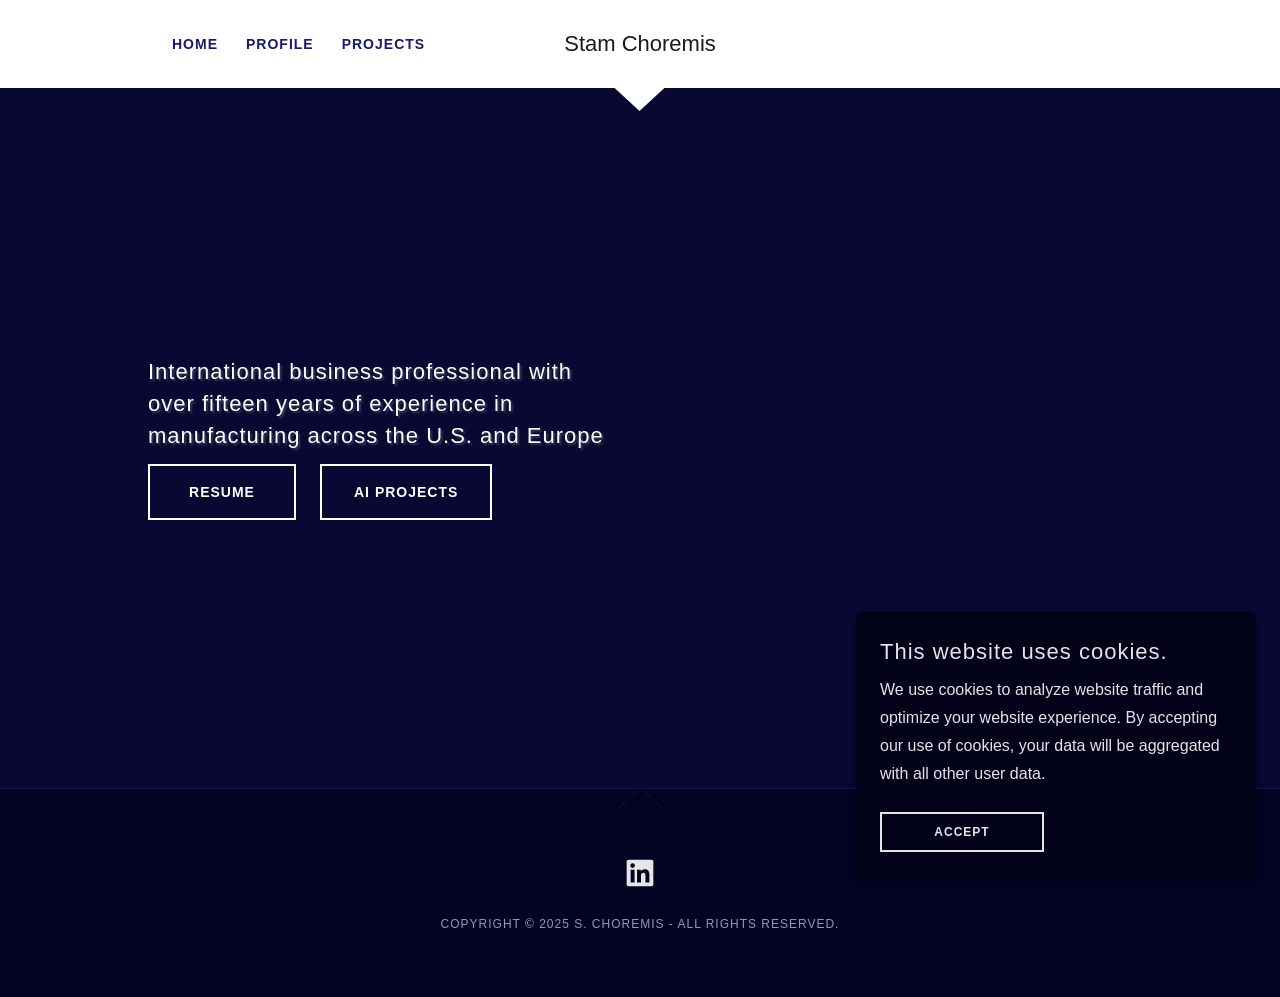
==== index.html @ d100defd "Create static website copy" ====
<!doctype html>
<html lang="en-US">
  <head>
    <meta charset="utf-8">
    <meta name="viewport" content="width=device-width, initial-scale=1">
    <title>S. Choremis</title>
    <meta name="author" content="S. Choremis">
    <meta
      name="description"
      content="International business professional with over fifteen years of experience in manufacturing across the U.S. and Europe"
    >
    <meta property="og:site_name" content="Stam Choremis">
    <meta property="og:title" content="Stam Choremis">
    <meta
      property="og:description"
      content="International business professional with over fifteen years of experience in manufacturing across the U.S. and Europe"
    >
    <meta property="og:image" content="https://img1.wsimg.com/isteam/videos/jajB2l1">
    <meta name="theme-color" content="#010117">
    <link rel="icon" href="https://img1.wsimg.com/isteam/ip/68a31cda-ed70-4d0d-8343-84d2d685971c/favicon/e3c15634-b5f1-477c-9e16-1646749f1874/3f5fcce3-9990-4fd7-95bc-cd77bff031a2.jpg/:/rs=w:32,h:32,m">
    <link rel="stylesheet" href="styles.css">
  </head>
  <body>
    <header class="site-header">
      <div class="header-inner">
        <button class="menu-button" type="button" aria-label="Open navigation" aria-expanded="false">
          <span></span>
          <span></span>
          <span></span>
        </button>

        <nav class="desktop-nav" aria-label="Primary navigation">
          <a href="/" aria-current="page">Home</a>
          <div class="nav-menu">
            <button type="button">Profile</button>
            <div class="nav-dropdown">
              <a href="https://www.linkedin.com/in/stamch/" target="_blank" rel="noopener">LinkedIn Profile</a>
            </div>
          </div>
          <div class="nav-menu">
            <button type="button">Projects</button>
            <div class="nav-dropdown">
              <a href="https://github.com/schoremis" target="_blank" rel="noopener">AI Projects</a>
            </div>
          </div>
        </nav>

        <a class="brand" href="/" aria-label="Stam Choremis home">Stam Choremis</a>
        <div class="header-spacer" aria-hidden="true"></div>
      </div>

      <nav class="mobile-drawer" aria-label="Mobile navigation">
        <button class="drawer-close" type="button" aria-label="Close navigation">&times;</button>
        <a href="/" aria-current="page">Home</a>
        <button type="button" class="drawer-toggle">Profile</button>
        <div class="drawer-submenu">
          <a href="https://www.linkedin.com/in/stamch/" target="_blank" rel="noopener">LinkedIn Profile</a>
        </div>
        <button type="button" class="drawer-toggle">Projects</button>
        <div class="drawer-submenu">
          <a href="https://github.com/schoremis" target="_blank" rel="noopener">AI Projects</a>
        </div>
      </nav>
      <div class="notch" aria-hidden="true"></div>
    </header>

    <main>
      <section class="hero" aria-label="Stam Choremis introduction">
        <div class="hero-media" aria-hidden="true">
          <video
            autoplay
            loop
            muted
            playsinline
            poster="https://img1.wsimg.com/isteam/videos/jajB2l1"
            src="https://websites.godaddy.com/categories/v4/videos/raw/video/jajB2l1"
          ></video>
        </div>
        <div class="hero-overlay"></div>
        <div class="hero-content">
          <p>
            International business professional with over fifteen years of experience in manufacturing across the U.S.
            and Europe
          </p>
          <div class="hero-actions">
            <a class="outline-button" href="https://www.linkedin.com/in/stamch/" target="_blank" rel="noopener">
              Resume
            </a>
            <a class="outline-button" href="https://github.com/schoremis" target="_blank" rel="noopener">
              AI Projects
            </a>
          </div>
        </div>
      </section>
    </main>

    <footer class="site-footer">
      <div class="footer-notch" aria-hidden="true"></div>
      <a
        class="social-link"
        href="https://www.linkedin.com/in/stamch/"
        target="_blank"
        rel="noopener"
        aria-label="LinkedIn Social Link"
      >
        <svg viewBox="0 0 24 24" aria-hidden="true">
          <path d="M5.181 4h13.634C19.468 4 20 4.518 20 5.153v13.692c0 .638-.532 1.155-1.184 1.155H5.181C4.53 20 4 19.483 4 18.845V5.153C4 4.517 4.53 4 5.181 4zm3.754 3.574a1.376 1.376 0 0 0-2.752 0A1.38 1.38 0 0 0 7.56 8.95c.758 0 1.375-.618 1.375-1.376zM8.75 9.998H6.372v7.635H8.75V9.999zm1.485 0h.003v7.633h2.371v-3.777c0-.995.19-1.96 1.425-1.96 1.217 0 1.233 1.14 1.233 2.025v3.714h2.372v-4.188c0-2.056-.444-3.637-2.847-3.637-1.159 0-1.933.633-2.25 1.233h-.031V9.999h-2.273v-.002z"></path>
        </svg>
      </a>
      <p>Copyright &copy; 2025 S. Choremis - All Rights Reserved.</p>
    </footer>

    <aside class="cookie-banner" role="dialog" aria-labelledby="cookie-title" aria-live="polite">
      <h1 id="cookie-title">This website uses cookies.</h1>
      <p>
        We use cookies to analyze website traffic and optimize your website experience. By accepting our use of cookies,
        your data will be aggregated with all other user data.
      </p>
      <button class="cookie-accept" type="button">Accept</button>
    </aside>

    <script src="script.js"></script>
  </body>
</html>
---- styles.css ----
@import url("https://img1.wsimg.com/blobby/go/font/LeagueSpartan/league-spartan.css");

:root {
  --header: #ffffff;
  --ink: #1b1b1b;
  --navy: #020221;
  --deep-navy: #010117;
  --midnight: #191970;
  --muted: #9797bb;
  --white: #ffffff;
  font-family: Helvetica, Arial, sans-serif;
}

* {
  box-sizing: border-box;
}

html,
body {
  margin: 0;
  min-height: 100%;
  color: var(--ink);
  background: var(--deep-navy);
  -webkit-font-smoothing: antialiased;
}

a {
  color: inherit;
  text-decoration: none;
}

button {
  font: inherit;
}

.site-header {
  position: relative;
  z-index: 5;
  background: var(--header);
}

.header-inner {
  width: min(984px, 100%);
  min-height: 88px;
  margin: 0 auto;
  padding: 24px;
  display: grid;
  grid-template-columns: 1fr auto 1fr;
  align-items: center;
  gap: 24px;
}

.brand {
  justify-self: center;
  max-width: 100%;
  font-family: "League Spartan", Helvetica, Arial, sans-serif;
  font-size: 22px;
  line-height: 1.45;
  color: #1b1b1b;
  white-space: nowrap;
}

.desktop-nav {
  display: flex;
  align-items: center;
  gap: 28px;
  color: #191970;
  font-size: 14px;
  font-weight: 700;
  letter-spacing: 1px;
  text-transform: uppercase;
}

.desktop-nav a,
.desktop-nav button {
  padding: 6px 0;
  border: 0;
  background: transparent;
  color: #191970;
  cursor: pointer;
  text-transform: uppercase;
  letter-spacing: 1px;
  font-weight: 700;
}

.desktop-nav a:hover,
.desktop-nav button:hover {
  color: #000000;
}

.nav-menu {
  position: relative;
}

.nav-dropdown {
  position: absolute;
  top: calc(100% + 10px);
  left: 50%;
  min-width: 210px;
  padding: 10px 0;
  transform: translateX(-50%) translateY(8px);
  opacity: 0;
  visibility: hidden;
  background: #ffffff;
  box-shadow: 0 10px 30px rgb(0 0 0 / 18%);
  transition: opacity 0.16s ease, transform 0.16s ease, visibility 0.16s ease;
}

.nav-menu:hover .nav-dropdown,
.nav-menu:focus-within .nav-dropdown {
  opacity: 1;
  visibility: visible;
  transform: translateX(-50%);
}

.nav-dropdown a {
  display: block;
  padding: 12px 18px;
  color: #575757;
  font-weight: 400;
  letter-spacing: 0;
  text-transform: none;
}

.header-spacer {
  min-height: 1px;
}

.menu-button,
.drawer-close {
  display: none;
}

.notch,
.footer-notch {
  position: absolute;
  left: 50%;
  width: 53px;
  height: 24px;
  transform: translateX(-50%);
  color: #ffffff;
  z-index: 6;
}

.notch {
  bottom: -23px;
}

.notch::before,
.footer-notch::before {
  content: "";
  display: block;
  width: 0;
  height: 0;
  border-left: 26.5px solid transparent;
  border-right: 26.5px solid transparent;
  border-top: 24px solid currentColor;
}

.hero {
  position: relative;
  min-height: 700px;
  display: flex;
  align-items: center;
  overflow: hidden;
  color: var(--white);
  background: #010117;
}

.hero-media,
.hero-overlay {
  position: absolute;
  inset: 0;
}

.hero-media video {
  width: 100%;
  height: 100%;
  object-fit: cover;
}

.hero-media::after {
  content: "";
  position: absolute;
  inset: 0;
  background: url("https://img1.wsimg.com/isteam/videos/jajB2l1") center / cover;
  z-index: -1;
}

.hero-overlay {
  background: #191970;
  opacity: 0.3;
}

.hero-content {
  position: relative;
  z-index: 1;
  width: min(984px, 80%);
  margin: 0 auto;
}

.hero-content p {
  width: min(470px, 40vw);
  margin: 0 0 12px;
  color: #ffffff;
  font-size: 22px;
  line-height: 1.45;
  letter-spacing: 1px;
  text-shadow: 2px 2px 2px rgb(255 255 255 / 20%);
}

.hero-actions {
  display: flex;
  flex-wrap: wrap;
  gap: 24px;
}

.outline-button {
  min-height: 56px;
  min-width: 148px;
  padding: 16px 32px;
  display: inline-flex;
  align-items: center;
  justify-content: center;
  border: 2px solid currentColor;
  color: #ffffff;
  font-size: 14px;
  font-weight: 700;
  letter-spacing: 1px;
  text-transform: uppercase;
  transition: background 0.16s ease, border-color 0.16s ease, color 0.16s ease;
}

.outline-button:hover {
  color: #000000;
  background: #ffffff;
  border-color: #ffffff;
}

.site-footer {
  position: relative;
  padding: 64px 24px;
  border-top: 1px solid #0f0f62;
  text-align: center;
  color: #9797bb;
  background: #020221;
}

.footer-notch {
  top: -1px;
  color: #020221;
  filter: drop-shadow(0 0 0 #4444dd);
  transform: translateX(-50%) rotate(180deg);
}

.social-link {
  display: inline-flex;
  margin-bottom: 24px;
  color: #e6e6e8;
}

.social-link:hover {
  color: #ffffff;
}

.social-link svg {
  width: 40px;
  height: 40px;
  fill: currentColor;
}

.site-footer p {
  margin: 0;
  color: #9797bb;
  font-size: 12px;
  line-height: 1.33;
  font-weight: 400;
  letter-spacing: 0.083em;
  text-transform: uppercase;
}

.cookie-banner {
  position: fixed;
  right: 24px;
  bottom: 24px;
  z-index: 100;
  width: 400px;
  max-width: calc(100vw - 48px);
  max-height: 500px;
  padding: 24px;
  border-radius: 7px;
  overflow: auto;
  color: #e4e4e7;
  background: #010117;
  box-shadow: 0 2px 6px rgb(0 0 0 / 30%);
  transition: transform 0.4s ease, opacity 0.4s ease;
}

.cookie-banner.is-hidden {
  opacity: 0;
  transform: translateY(calc(100% + 48px));
  pointer-events: none;
}

.cookie-banner h1 {
  margin: 0 0 8px;
  color: #e4e4e7;
  font-size: 22px;
  line-height: 1.45;
  font-weight: 400;
  letter-spacing: 1px;
}

.cookie-banner p {
  max-height: 200px;
  margin: 0;
  overflow: auto;
  color: #e4e4e7;
  font-size: 16px;
  line-height: 1.75;
}

.cookie-accept {
  width: calc(50% - 12px);
  min-height: 40px;
  margin-top: 24px;
  padding: 4px 12px;
  border: 2px solid currentColor;
  color: #e4e4e7;
  background: transparent;
  font-size: 12px;
  font-weight: 700;
  letter-spacing: 1px;
  text-transform: uppercase;
  cursor: pointer;
}

.cookie-accept:hover {
  color: #000000;
  background: #ffffff;
  border-color: #ffffff;
}

.mobile-drawer {
  display: none;
}

@media (max-width: 1023px) {
  .header-inner {
    min-height: 64px;
    padding: 8px 24px;
  }

  .desktop-nav,
  .header-spacer {
    display: none;
  }

  .menu-button {
    width: 44px;
    height: 44px;
    padding: 8px;
    display: inline-flex;
    flex-direction: column;
    justify-content: center;
    gap: 5px;
    border: 0;
    background: transparent;
    cursor: pointer;
  }

  .menu-button span {
    width: 24px;
    height: 2px;
    background: #191970;
  }

  .header-inner {
    grid-template-columns: 44px 1fr 44px;
  }

  .brand {
    font-size: 22px;
  }

  .mobile-drawer {
    position: fixed;
    inset: 0 auto 0 0;
    z-index: 120;
    width: min(400px, 100vw);
    padding: 72px 0 24px;
    display: flex;
    flex-direction: column;
    overflow-y: auto;
    background: #f6f6f6;
    transform: translateX(-105%);
    transition: transform 0.3s ease-in-out;
  }

  .mobile-drawer.is-open {
    transform: translateX(0);
  }

  .drawer-close {
    position: absolute;
    top: 15px;
    right: 15px;
    width: 40px;
    height: 40px;
    display: inline-flex;
    align-items: center;
    justify-content: center;
    border: 0;
    color: #191970;
    background: transparent;
    font-size: 40px;
    line-height: 1;
    cursor: pointer;
  }

  .mobile-drawer a,
  .drawer-toggle {
    min-width: 200px;
    padding: 12px 24px 12px 48px;
    border: 0;
    border-bottom: 0 solid rgb(176 176 176 / 50%);
    color: #191970;
    background: transparent;
    text-align: left;
    font-size: 14px;
    font-weight: 700;
    line-height: 1.45;
    letter-spacing: 1px;
    text-transform: uppercase;
    cursor: pointer;
  }

  .drawer-submenu a {
    padding-left: 56px;
    color: #575757;
    font-weight: 400;
    letter-spacing: 0;
    text-transform: none;
  }

  .hero {
    min-height: 500px;
  }
}

@media (max-width: 767px) {
  .hero {
    min-height: calc(100vh - 64px);
    padding: 56px 0;
  }

  .hero-content {
    width: 100%;
    padding: 0 24px;
    text-align: center;
  }

  .hero-content p {
    width: min(85%, 520px);
    margin: 0 auto 8px;
  }

  .hero-actions {
    justify-content: center;
    gap: 24px;
    flex-direction: column;
    align-items: stretch;
    width: min(85%, 320px);
    margin: 40px auto 0;
  }

  .outline-button {
    width: 100%;
  }

  .site-footer {
    padding: 56px 24px 32px;
  }

  .cookie-banner {
    right: 0;
    bottom: 0;
    width: 100%;
    max-width: 100%;
    max-height: 300px;
    border-radius: 0;
  }
}
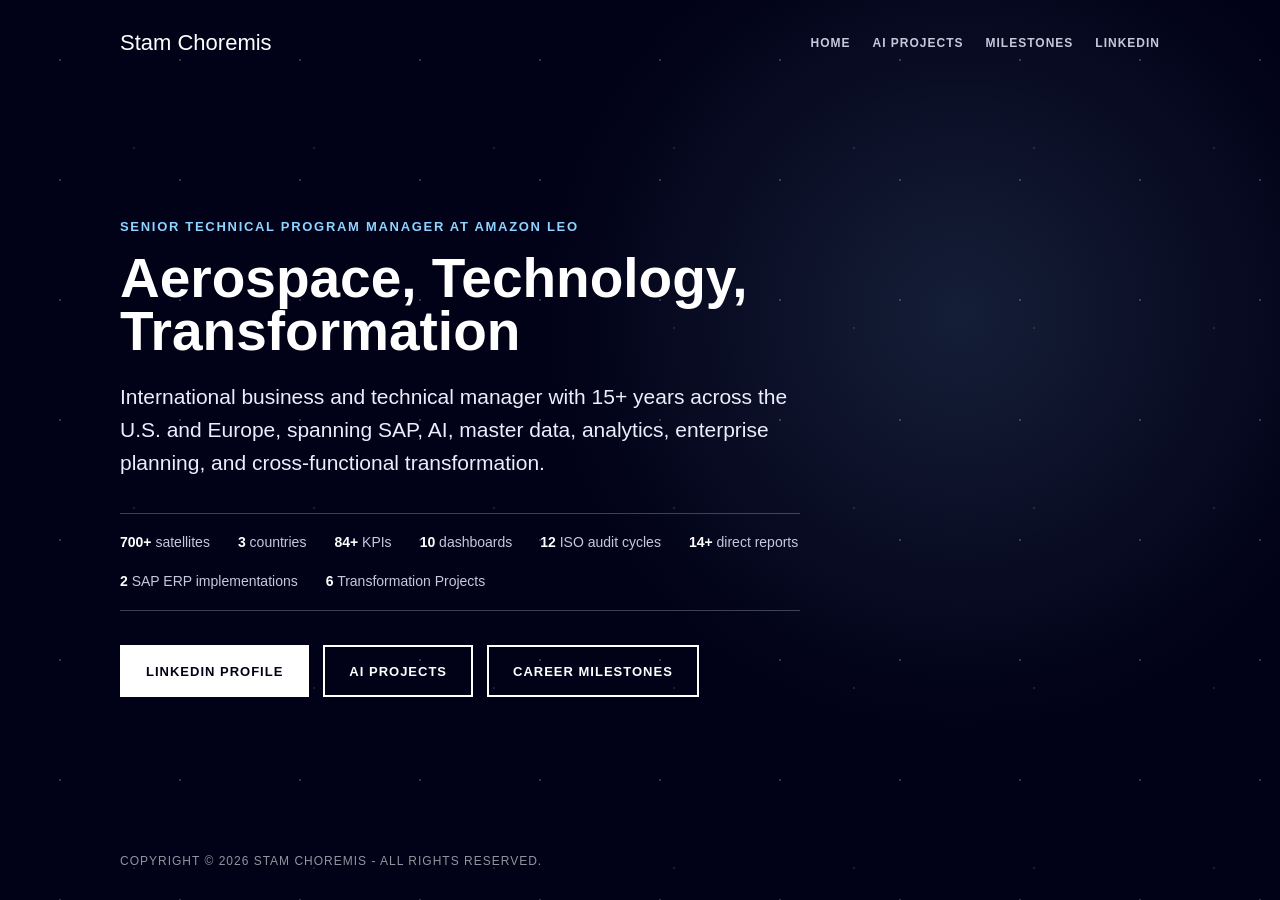
==== commit 91bb6519: "Update minimalist website" ====
--- a/index.html
+++ b/index.html
@@ -3,122 +3,319 @@
   <head>
     <meta charset="utf-8">
     <meta name="viewport" content="width=device-width, initial-scale=1">
-    <title>S. Choremis</title>
-    <meta name="author" content="S. Choremis">
+    <title>Stam Choremis</title>
+    <meta name="author" content="Stam Choremis">
     <meta
       name="description"
-      content="International business professional with over fifteen years of experience in manufacturing across the U.S. and Europe"
+      content="Senior Technical Program Manager at Amazon Leo with 15+ years across aerospace operations, SAP, master data, analytics, and cross-functional transformation."
     >
     <meta property="og:site_name" content="Stam Choremis">
     <meta property="og:title" content="Stam Choremis">
     <meta
       property="og:description"
-      content="International business professional with over fifteen years of experience in manufacturing across the U.S. and Europe"
+      content="Senior Technical Program Manager at Amazon Leo with 15+ years across aerospace operations, SAP, master data, analytics, and cross-functional transformation."
     >
     <meta property="og:image" content="https://img1.wsimg.com/isteam/videos/jajB2l1">
     <meta name="theme-color" content="#010117">
     <link rel="icon" href="https://img1.wsimg.com/isteam/ip/68a31cda-ed70-4d0d-8343-84d2d685971c/favicon/e3c15634-b5f1-477c-9e16-1646749f1874/3f5fcce3-9990-4fd7-95bc-cd77bff031a2.jpg/:/rs=w:32,h:32,m">
-    <link rel="stylesheet" href="styles.css">
+    <style>
+      @import url("https://img1.wsimg.com/blobby/go/font/LeagueSpartan/league-spartan.css");
+
+      :root {
+        --deep: #010117;
+        --white: #ffffff;
+        --muted: #c6c8dd;
+        --line: rgb(255 255 255 / 24%);
+        --accent: #8fd3ff;
+        font-family: Helvetica, Arial, sans-serif;
+      }
+
+      * {
+        box-sizing: border-box;
+      }
+
+      body {
+        margin: 0;
+        min-height: 100vh;
+        color: var(--white);
+        background: var(--deep);
+        -webkit-font-smoothing: antialiased;
+      }
+
+      a {
+        color: inherit;
+        text-decoration: none;
+      }
+
+      .page {
+        min-height: 100vh;
+        position: relative;
+        display: grid;
+        grid-template-rows: auto 1fr auto;
+        overflow-x: hidden;
+        isolation: isolate;
+      }
+
+      video,
+      .shade,
+      .stars {
+        position: absolute;
+        inset: 0;
+      }
+
+      video {
+        width: 100%;
+        height: 100%;
+        object-fit: cover;
+        z-index: -3;
+      }
+
+      .shade {
+        z-index: -2;
+        background:
+          radial-gradient(circle at 75% 35%, rgb(143 211 255 / 14%), transparent 26rem),
+          linear-gradient(90deg, rgb(1 1 23 / 88%) 0%, rgb(1 1 23 / 62%) 48%, rgb(1 1 23 / 22%) 100%);
+      }
+
+      .stars {
+        z-index: -1;
+        background-image:
+          radial-gradient(circle, rgb(255 255 255 / 70%) 1px, transparent 1px),
+          radial-gradient(circle, rgb(255 255 255 / 40%) 1px, transparent 1px);
+        background-position: 0 0, 44px 58px;
+        background-size: 120px 120px, 180px 180px;
+        opacity: 0.28;
+      }
+
+      header,
+      main,
+      footer {
+        width: min(1040px, calc(100% - 48px));
+        margin: 0 auto;
+      }
+
+      header {
+        min-height: 86px;
+        display: flex;
+        align-items: center;
+        justify-content: space-between;
+        gap: 24px;
+      }
+
+      .brand {
+        font-family: "League Spartan", Helvetica, Arial, sans-serif;
+        font-size: 22px;
+        line-height: 1;
+      }
+
+      nav {
+        display: flex;
+        gap: 22px;
+        color: var(--muted);
+        font-size: 12px;
+        font-weight: 700;
+        letter-spacing: 1px;
+        text-transform: uppercase;
+      }
+
+      nav a:hover {
+        color: var(--white);
+      }
+
+      main {
+        display: grid;
+        align-content: center;
+        gap: 54px;
+        padding: 72px 0 96px;
+      }
+
+      .hero {
+        width: min(680px, 100%);
+      }
+
+      .eyebrow {
+        margin: 0 0 18px;
+        color: var(--accent);
+        font-size: 13px;
+        font-weight: 700;
+        letter-spacing: 1.7px;
+        text-transform: uppercase;
+      }
+
+      h1 {
+        margin: 0;
+        font-family: "League Spartan", Helvetica, Arial, sans-serif;
+        font-size: clamp(31px, 4.9vw, 55px);
+        line-height: 0.96;
+        letter-spacing: 0;
+      }
+
+      .summary {
+        margin: 24px 0 0;
+        color: #ebeefc;
+        font-size: 21px;
+        line-height: 1.55;
+      }
+
+      .proof {
+        max-width: 760px;
+        margin: 34px 0 0;
+        padding: 18px 0;
+        border-top: 1px solid var(--line);
+        border-bottom: 1px solid var(--line);
+        display: flex;
+        flex-wrap: wrap;
+        gap: 18px 28px;
+        color: var(--muted);
+        font-size: 14px;
+        line-height: 1.5;
+      }
+
+      .proof strong {
+        color: var(--white);
+        font-weight: 700;
+      }
+
+      .actions {
+        margin-top: 34px;
+        display: flex;
+        flex-wrap: wrap;
+        gap: 14px;
+      }
+
+      .button {
+        min-height: 52px;
+        padding: 15px 24px;
+        border: 2px solid currentColor;
+        display: inline-flex;
+        align-items: center;
+        justify-content: center;
+        color: var(--white);
+        font-size: 13px;
+        font-weight: 700;
+        letter-spacing: 1px;
+        text-transform: uppercase;
+      }
+
+      .button.primary,
+      .button:hover {
+        color: var(--deep);
+        background: var(--white);
+        border-color: var(--white);
+      }
+
+      .button.primary:hover {
+        color: var(--white);
+        background: transparent;
+      }
+
+      footer {
+        padding: 0 0 32px;
+        color: rgb(255 255 255 / 58%);
+        font-size: 12px;
+        letter-spacing: 1px;
+        text-transform: uppercase;
+      }
+
+      @media (prefers-reduced-motion: reduce) {
+        video {
+          display: none;
+        }
+      }
+
+      @media (max-width: 720px) {
+        header {
+          min-height: 74px;
+          align-items: flex-start;
+          flex-direction: column;
+          justify-content: center;
+        }
+
+        nav {
+          flex-wrap: wrap;
+          gap: 12px 18px;
+        }
+
+        main {
+          padding: 56px 0 72px;
+        }
+
+        .summary {
+          font-size: 18px;
+        }
+
+        .proof {
+          display: grid;
+          gap: 10px;
+        }
+
+        .button {
+          width: 100%;
+        }
+      }
+    </style>
   </head>
   <body>
-    <header class="site-header">
-      <div class="header-inner">
-        <button class="menu-button" type="button" aria-label="Open navigation" aria-expanded="false">
-          <span></span>
-          <span></span>
-          <span></span>
-        </button>
-
-        <nav class="desktop-nav" aria-label="Primary navigation">
-          <a href="/" aria-current="page">Home</a>
-          <div class="nav-menu">
-            <button type="button">Profile</button>
-            <div class="nav-dropdown">
-              <a href="https://www.linkedin.com/in/stamch/" target="_blank" rel="noopener">LinkedIn Profile</a>
-            </div>
+    <div class="page">
+      <video
+        autoplay
+        loop
+        muted
+        playsinline
+        aria-hidden="true"
+        poster="https://img1.wsimg.com/isteam/videos/jajB2l1"
+        src="https://websites.godaddy.com/categories/v4/videos/raw/video/jajB2l1"
+      ></video>
+      <div class="shade" aria-hidden="true"></div>
+      <div class="stars" aria-hidden="true"></div>
+
+      <header>
+        <a class="brand" href="index.html">Stam Choremis</a>
+        <nav aria-label="Primary navigation">
+          <a href="index.html">Home</a>
+          <a href="ai-projects.html">AI Projects</a>
+          <a href="career-milestones.html">Milestones</a>
+          <a href="https://www.linkedin.com/in/stamch/" target="_blank" rel="noopener">LinkedIn</a>
+        </nav>
+      </header>
+
+      <main>
+        <section class="hero" aria-label="Stam Choremis introduction">
+          <p class="eyebrow">Senior Technical Program Manager at Amazon Leo</p>
+          <h1>Aerospace, Technology, Transformation</h1>
+          <p class="summary">
+            International business and technical manager with 15+ years across the U.S. and Europe,
+            spanning SAP, AI, master data, analytics, enterprise planning, and cross-functional transformation.
+          </p>
+
+          <div class="proof" aria-label="Career highlights">
+            <span><strong>700+</strong> satellites</span>
+            <span><strong>3</strong> countries</span>
+            <span><strong>84+</strong> KPIs</span>
+            <span><strong>10</strong> dashboards</span>
+            <span><strong>12</strong> ISO audit cycles</span>
+            <span><strong>14+</strong> direct reports</span>
+            <span><strong>2</strong> SAP ERP implementations</span>
+            <span><strong>6</strong> Transformation Projects</span>
           </div>
-          <div class="nav-menu">
-            <button type="button">Projects</button>
-            <div class="nav-dropdown">
-              <a href="https://github.com/schoremis" target="_blank" rel="noopener">AI Projects</a>
-            </div>
-          </div>
-        </nav>
-
-        <a class="brand" href="/" aria-label="Stam Choremis home">Stam Choremis</a>
-        <div class="header-spacer" aria-hidden="true"></div>
-      </div>
-
-      <nav class="mobile-drawer" aria-label="Mobile navigation">
-        <button class="drawer-close" type="button" aria-label="Close navigation">&times;</button>
-        <a href="/" aria-current="page">Home</a>
-        <button type="button" class="drawer-toggle">Profile</button>
-        <div class="drawer-submenu">
-          <a href="https://www.linkedin.com/in/stamch/" target="_blank" rel="noopener">LinkedIn Profile</a>
-        </div>
-        <button type="button" class="drawer-toggle">Projects</button>
-        <div class="drawer-submenu">
-          <a href="https://github.com/schoremis" target="_blank" rel="noopener">AI Projects</a>
-        </div>
-      </nav>
-      <div class="notch" aria-hidden="true"></div>
-    </header>
-
-    <main>
-      <section class="hero" aria-label="Stam Choremis introduction">
-        <div class="hero-media" aria-hidden="true">
-          <video
-            autoplay
-            loop
-            muted
-            playsinline
-            poster="https://img1.wsimg.com/isteam/videos/jajB2l1"
-            src="https://websites.godaddy.com/categories/v4/videos/raw/video/jajB2l1"
-          ></video>
-        </div>
-        <div class="hero-overlay"></div>
-        <div class="hero-content">
-          <p>
-            International business professional with over fifteen years of experience in manufacturing across the U.S.
-            and Europe
-          </p>
-          <div class="hero-actions">
-            <a class="outline-button" href="https://www.linkedin.com/in/stamch/" target="_blank" rel="noopener">
-              Resume
+
+          <div class="actions">
+            <a class="button primary" href="https://www.linkedin.com/in/stamch/" target="_blank" rel="noopener">
+              LinkedIn Profile
             </a>
-            <a class="outline-button" href="https://github.com/schoremis" target="_blank" rel="noopener">
+            <a class="button" href="ai-projects.html">
               AI Projects
             </a>
+            <a class="button" href="career-milestones.html">
+              Career Milestones
+            </a>
           </div>
-        </div>
-      </section>
-    </main>
-
-    <footer class="site-footer">
-      <div class="footer-notch" aria-hidden="true"></div>
-      <a
-        class="social-link"
-        href="https://www.linkedin.com/in/stamch/"
-        target="_blank"
-        rel="noopener"
-        aria-label="LinkedIn Social Link"
-      >
-        <svg viewBox="0 0 24 24" aria-hidden="true">
-          <path d="M5.181 4h13.634C19.468 4 20 4.518 20 5.153v13.692c0 .638-.532 1.155-1.184 1.155H5.181C4.53 20 4 19.483 4 18.845V5.153C4 4.517 4.53 4 5.181 4zm3.754 3.574a1.376 1.376 0 0 0-2.752 0A1.38 1.38 0 0 0 7.56 8.95c.758 0 1.375-.618 1.375-1.376zM8.75 9.998H6.372v7.635H8.75V9.999zm1.485 0h.003v7.633h2.371v-3.777c0-.995.19-1.96 1.425-1.96 1.217 0 1.233 1.14 1.233 2.025v3.714h2.372v-4.188c0-2.056-.444-3.637-2.847-3.637-1.159 0-1.933.633-2.25 1.233h-.031V9.999h-2.273v-.002z"></path>
-        </svg>
-      </a>
-      <p>Copyright &copy; 2025 S. Choremis - All Rights Reserved.</p>
-    </footer>
-
-    <aside class="cookie-banner" role="dialog" aria-labelledby="cookie-title" aria-live="polite">
-      <h1 id="cookie-title">This website uses cookies.</h1>
-      <p>
-        We use cookies to analyze website traffic and optimize your website experience. By accepting our use of cookies,
-        your data will be aggregated with all other user data.
-      </p>
-      <button class="cookie-accept" type="button">Accept</button>
-    </aside>
-
-    <script src="script.js"></script>
+        </section>
+      </main>
+
+      <footer>
+        <span>Copyright &copy; 2026 Stam Choremis - All Rights Reserved.</span>
+      </footer>
+    </div>
   </body>
 </html>
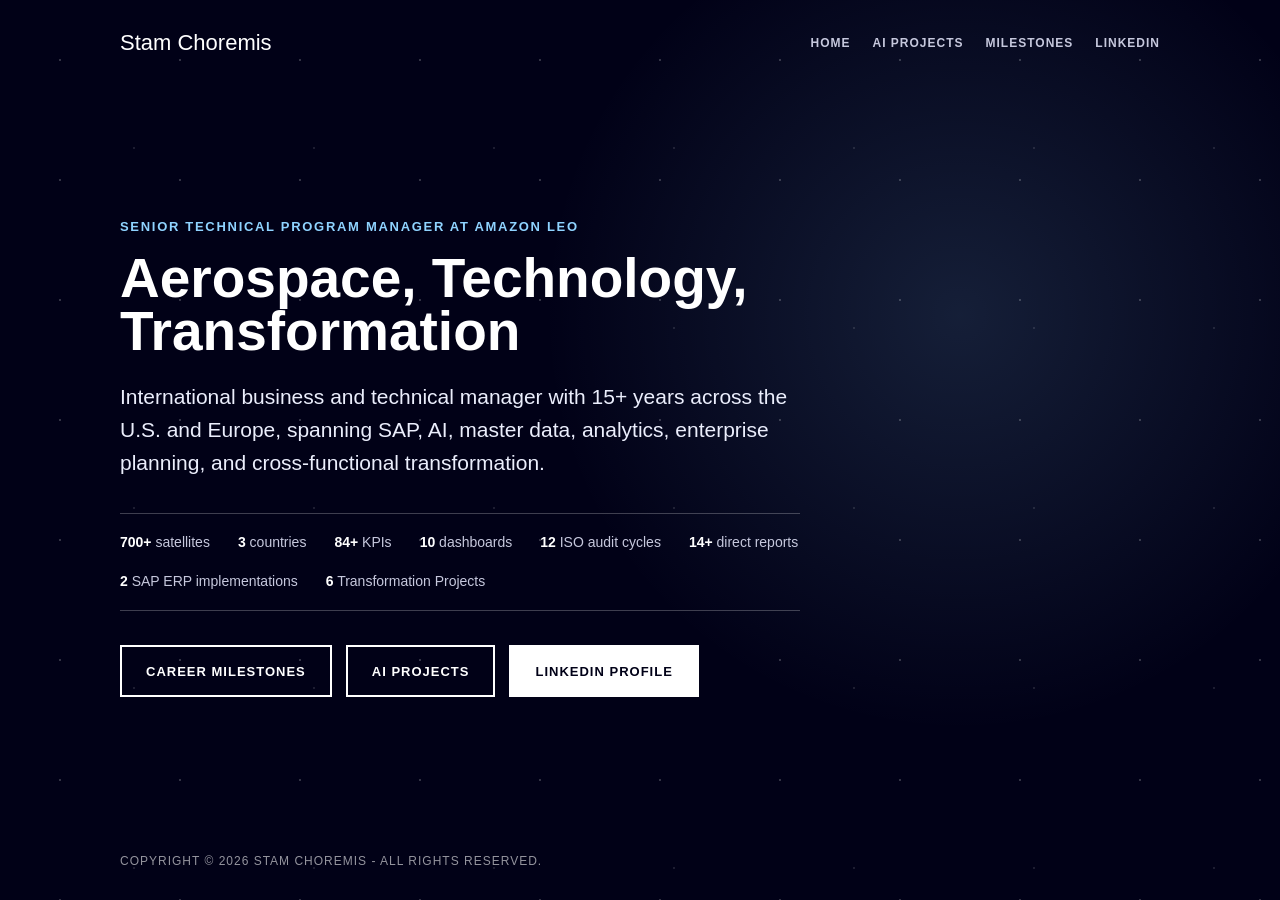
==== commit a951f79f: "Refine mobile homepage layout" ====
--- a/index.html
+++ b/index.html
@@ -245,8 +245,7 @@
         }
 
         .proof {
-          display: grid;
-          gap: 10px;
+          gap: 10px 18px;
         }
 
         .button {
@@ -300,14 +299,14 @@
           </div>
 
           <div class="actions">
-            <a class="button primary" href="https://www.linkedin.com/in/stamch/" target="_blank" rel="noopener">
-              LinkedIn Profile
+            <a class="button" href="career-milestones.html">
+              Career Milestones
             </a>
             <a class="button" href="ai-projects.html">
               AI Projects
             </a>
-            <a class="button" href="career-milestones.html">
-              Career Milestones
+            <a class="button primary" href="https://www.linkedin.com/in/stamch/" target="_blank" rel="noopener">
+              LinkedIn Profile
             </a>
           </div>
         </section>
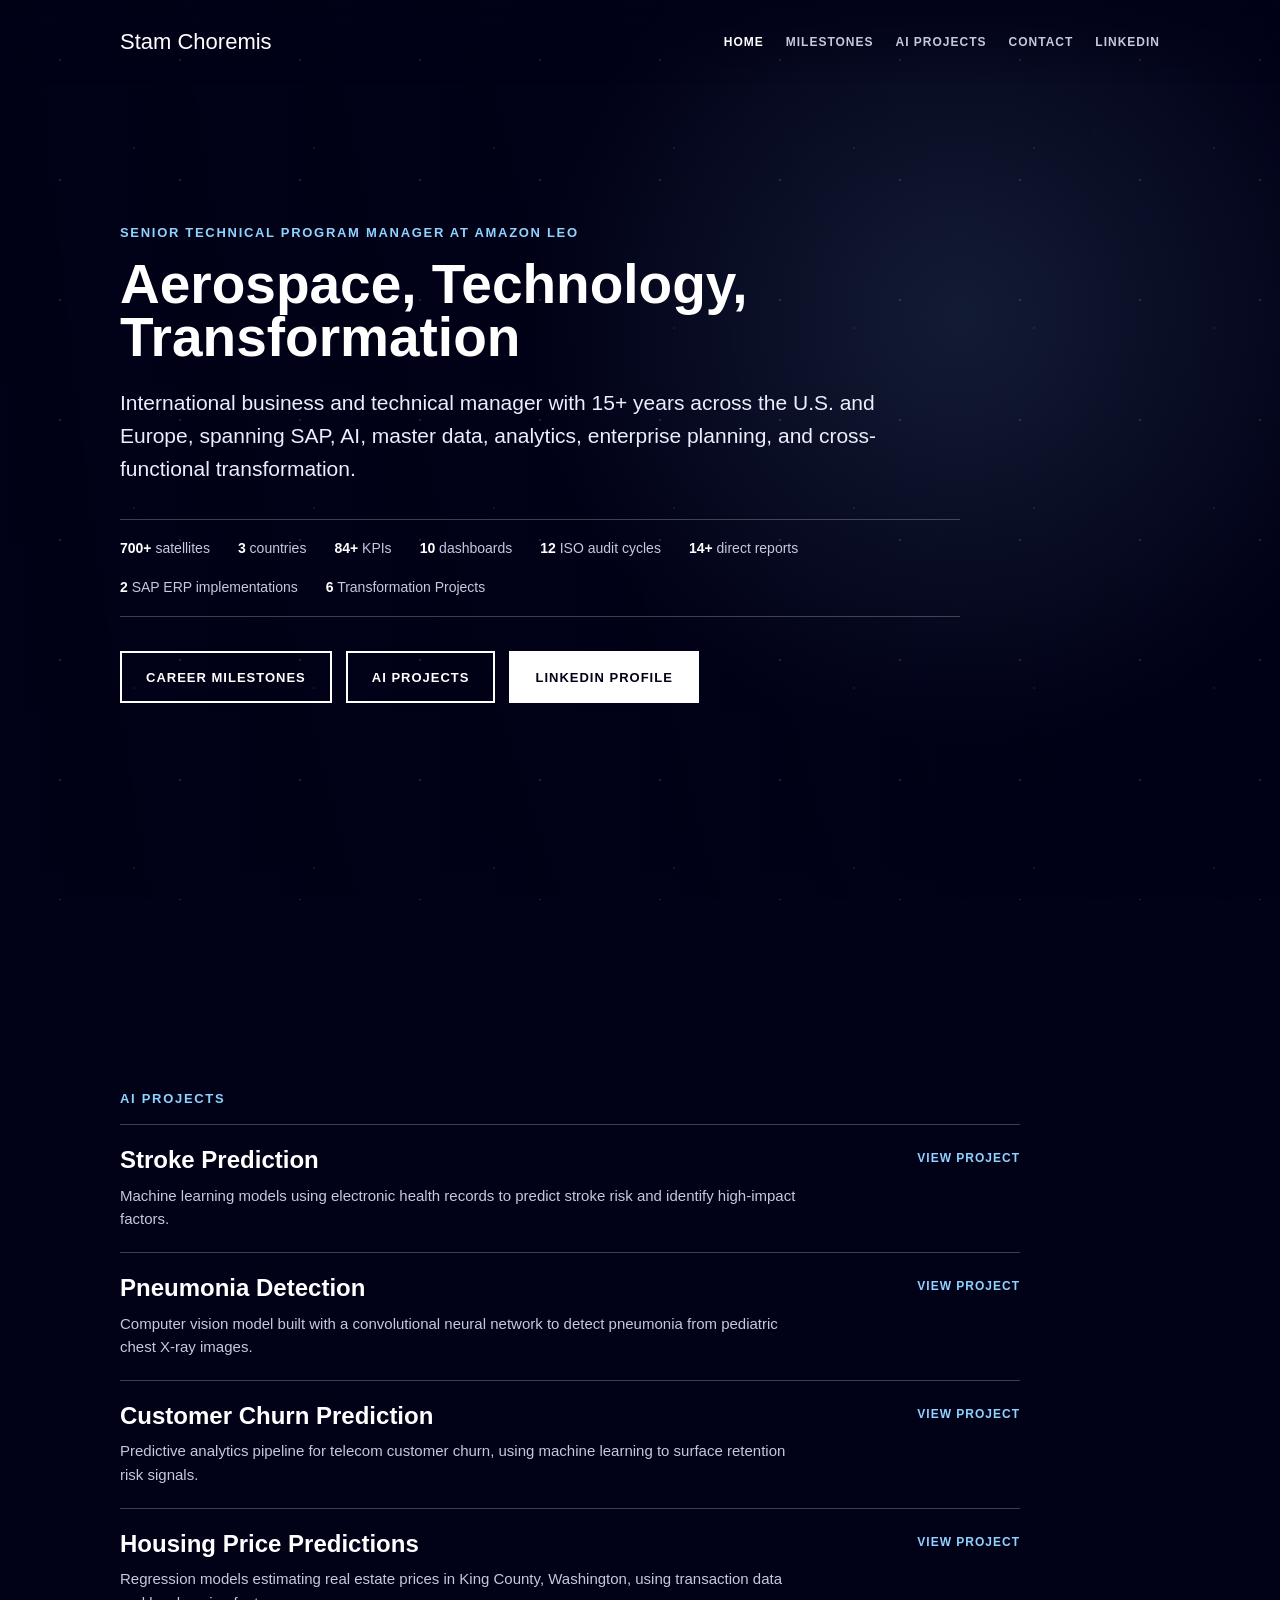
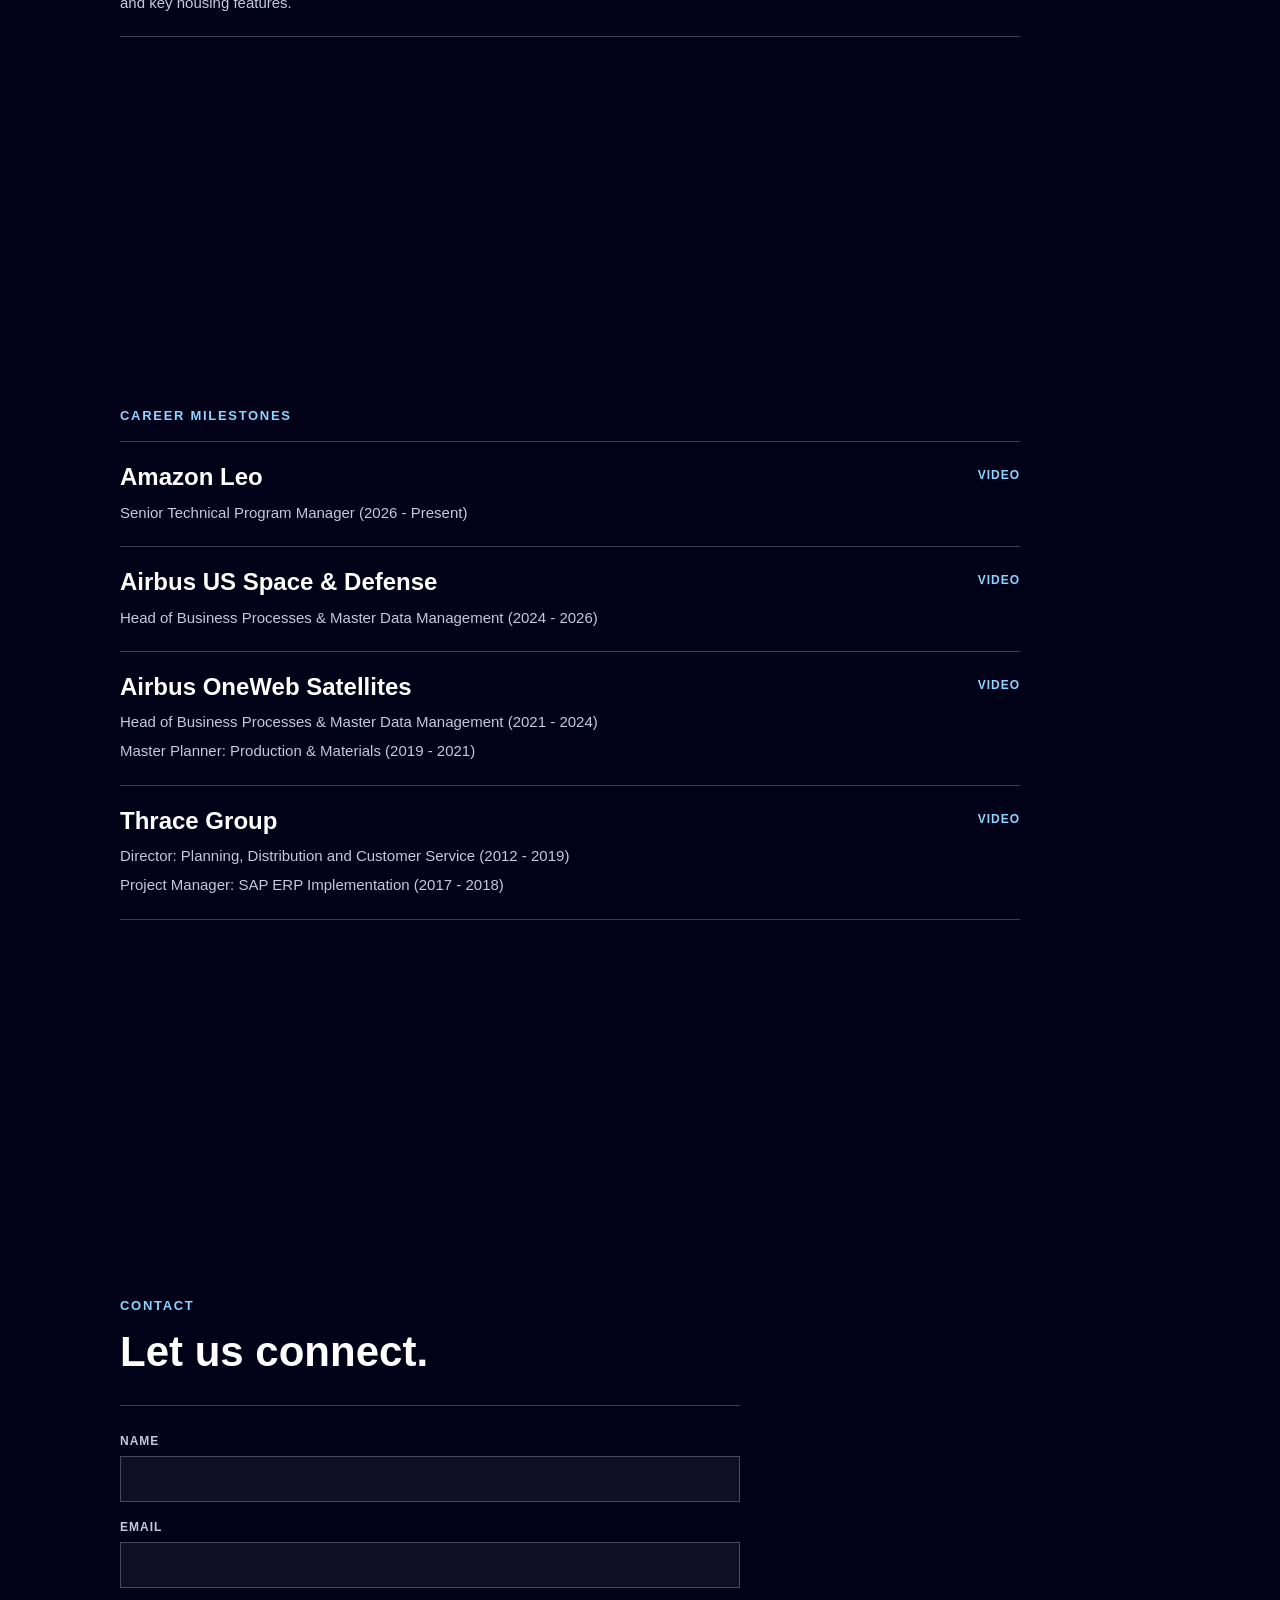
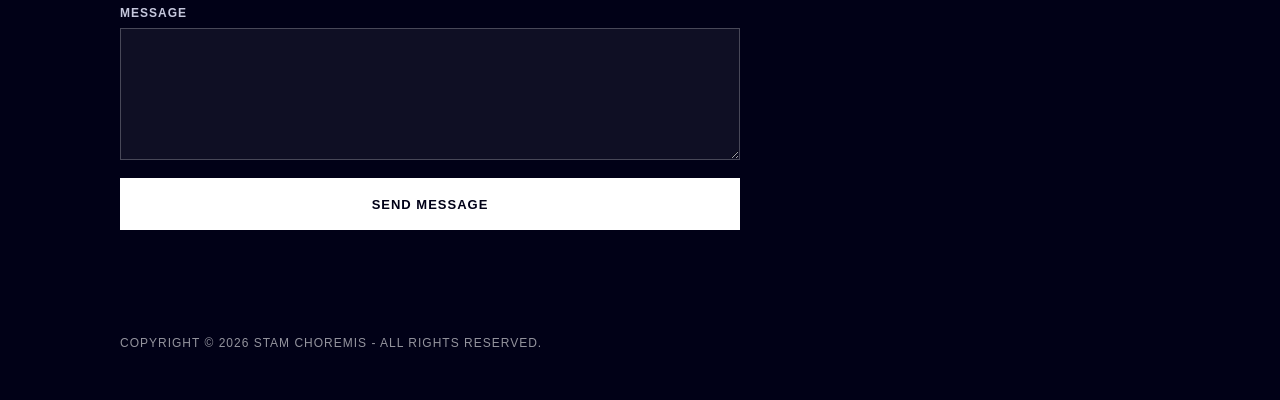
==== commit 32c9b736: "Consolidate website with cinematic section backgrounds" ====
--- a/index.html
+++ b/index.html
@@ -7,13 +7,13 @@
     <meta name="author" content="Stam Choremis">
     <meta
       name="description"
-      content="Senior Technical Program Manager at Amazon Leo with 15+ years across aerospace operations, SAP, master data, analytics, and cross-functional transformation."
+      content="Senior Technical Program Manager at Amazon Leo with 15+ years across aerospace, technology, AI, enterprise planning, and transformation."
     >
     <meta property="og:site_name" content="Stam Choremis">
     <meta property="og:title" content="Stam Choremis">
     <meta
       property="og:description"
-      content="Senior Technical Program Manager at Amazon Leo with 15+ years across aerospace operations, SAP, master data, analytics, and cross-functional transformation."
+      content="Aerospace, technology, AI, enterprise planning, and transformation leadership."
     >
     <meta property="og:image" content="https://img1.wsimg.com/isteam/videos/jajB2l1">
     <meta name="theme-color" content="#010117">
@@ -34,9 +34,13 @@
         box-sizing: border-box;
       }
 
+      html {
+        scroll-behavior: smooth;
+        scroll-padding-top: 84px;
+      }
+
       body {
         margin: 0;
-        min-height: 100vh;
         color: var(--white);
         background: var(--deep);
         -webkit-font-smoothing: antialiased;
@@ -47,65 +51,98 @@
         text-decoration: none;
       }
 
-      .page {
-        min-height: 100vh;
-        position: relative;
-        display: grid;
-        grid-template-rows: auto 1fr auto;
-        overflow-x: hidden;
-        isolation: isolate;
-      }
-
-      video,
-      .shade,
+      .backgrounds,
+      .background,
+      .background video,
+      .background-shade,
       .stars {
-        position: absolute;
+        position: fixed;
         inset: 0;
       }
 
-      video {
+      .backgrounds {
+        z-index: -10;
+        overflow: hidden;
+        background: var(--deep);
+      }
+
+      .background {
+        opacity: 0;
+        will-change: opacity;
+        transition: opacity 140ms linear;
+      }
+
+      .background-home {
+        opacity: 1;
+      }
+
+      .background video {
         width: 100%;
         height: 100%;
         object-fit: cover;
-        z-index: -3;
-      }
-
-      .shade {
-        z-index: -2;
+        transform: scale(1.025);
+      }
+
+      .background-home video {
+        filter: brightness(0.6) saturate(0.82) contrast(1.05);
+      }
+
+      .background-ai video {
+        filter: brightness(0.5) saturate(0.68) contrast(1.1) hue-rotate(5deg);
+      }
+
+      .background-career video {
+        filter: brightness(0.48) saturate(0.62) contrast(1.12) hue-rotate(8deg);
+      }
+
+      .background-career .background-shade {
         background:
-          radial-gradient(circle at 75% 35%, rgb(143 211 255 / 14%), transparent 26rem),
-          linear-gradient(90deg, rgb(1 1 23 / 88%) 0%, rgb(1 1 23 / 62%) 48%, rgb(1 1 23 / 22%) 100%);
+          linear-gradient(180deg, transparent 54%, rgb(1 1 23 / 86%) 72%, var(--deep) 88%),
+          radial-gradient(circle at 75% 35%, rgb(143 211 255 / 13%), transparent 27rem),
+          linear-gradient(90deg, rgb(1 1 23 / 91%) 0%, rgb(1 1 23 / 68%) 50%, rgb(1 1 23 / 30%) 100%),
+          linear-gradient(180deg, rgb(1 1 23 / 18%), rgb(1 1 23 / 42%));
+      }
+
+      .background-contact video {
+        filter: brightness(0.55) saturate(0.72) contrast(1.08);
+      }
+
+      .background-shade {
+        background:
+          radial-gradient(circle at 75% 35%, rgb(143 211 255 / 13%), transparent 27rem),
+          linear-gradient(90deg, rgb(1 1 23 / 91%) 0%, rgb(1 1 23 / 68%) 50%, rgb(1 1 23 / 30%) 100%),
+          linear-gradient(180deg, rgb(1 1 23 / 18%), rgb(1 1 23 / 42%));
       }
 
       .stars {
-        z-index: -1;
+        pointer-events: none;
+        z-index: 1;
         background-image:
-          radial-gradient(circle, rgb(255 255 255 / 70%) 1px, transparent 1px),
-          radial-gradient(circle, rgb(255 255 255 / 40%) 1px, transparent 1px);
+          radial-gradient(circle, rgb(255 255 255 / 65%) 1px, transparent 1px),
+          radial-gradient(circle, rgb(255 255 255 / 36%) 1px, transparent 1px);
         background-position: 0 0, 44px 58px;
         background-size: 120px 120px, 180px 180px;
-        opacity: 0.28;
-      }
-
-      header,
-      main,
-      footer {
-        width: min(1040px, calc(100% - 48px));
-        margin: 0 auto;
+        opacity: 0.2;
       }
 
       header {
-        min-height: 86px;
+        position: fixed;
+        inset: 0 0 auto;
+        z-index: 20;
+        min-height: 84px;
+        padding: 0 max(24px, calc((100% - 1040px) / 2));
         display: flex;
         align-items: center;
         justify-content: space-between;
         gap: 24px;
+        background: linear-gradient(180deg, rgb(1 1 23 / 76%), transparent);
       }
 
       .brand {
         font-family: "League Spartan", Helvetica, Arial, sans-serif;
         font-size: 22px;
         line-height: 1;
+        white-space: nowrap;
       }
 
       nav {
@@ -118,19 +155,22 @@
         text-transform: uppercase;
       }
 
-      nav a:hover {
+      nav a {
+        transition: color 180ms ease;
+      }
+
+      nav a:hover,
+      nav a.active {
         color: var(--white);
       }
 
-      main {
+      .section {
+        width: min(1040px, calc(100% - 48px));
+        min-height: 100svh;
+        margin: 0 auto;
+        padding: 120px 0 92px;
         display: grid;
         align-content: center;
-        gap: 54px;
-        padding: 72px 0 96px;
-      }
-
-      .hero {
-        width: min(680px, 100%);
       }
 
       .eyebrow {
@@ -142,15 +182,21 @@
         text-transform: uppercase;
       }
 
+      h1,
+      h2 {
+        font-family: "League Spartan", Helvetica, Arial, sans-serif;
+        letter-spacing: 0;
+      }
+
       h1 {
         margin: 0;
-        font-family: "League Spartan", Helvetica, Arial, sans-serif;
+        max-width: 760px;
         font-size: clamp(31px, 4.9vw, 55px);
         line-height: 0.96;
-        letter-spacing: 0;
       }
 
       .summary {
+        max-width: 760px;
         margin: 24px 0 0;
         color: #ebeefc;
         font-size: 21px;
@@ -158,7 +204,7 @@
       }
 
       .proof {
-        max-width: 760px;
+        max-width: 840px;
         margin: 34px 0 0;
         padding: 18px 0;
         border-top: 1px solid var(--line);
@@ -173,7 +219,6 @@
 
       .proof strong {
         color: var(--white);
-        font-weight: 700;
       }
 
       .actions {
@@ -190,11 +235,11 @@
         display: inline-flex;
         align-items: center;
         justify-content: center;
-        color: var(--white);
         font-size: 13px;
         font-weight: 700;
         letter-spacing: 1px;
         text-transform: uppercase;
+        transition: color 180ms ease, background 180ms ease;
       }
 
       .button.primary,
@@ -209,8 +254,114 @@
         background: transparent;
       }
 
+      .content {
+        width: min(900px, 100%);
+      }
+
+      .list {
+        border-top: 1px solid var(--line);
+      }
+
+      .item {
+        padding: 22px 0;
+        border-bottom: 1px solid var(--line);
+        display: grid;
+        grid-template-columns: minmax(0, 1fr) auto;
+        gap: 24px;
+        align-items: start;
+      }
+
+      .item h2 {
+        margin: 0;
+        font-size: 24px;
+        line-height: 1.1;
+      }
+
+      .item p,
+      .roles {
+        margin: 10px 0 0;
+        max-width: 680px;
+        color: var(--muted);
+        font-size: 15px;
+        line-height: 1.55;
+      }
+
+      .roles {
+        padding: 0;
+        display: grid;
+        gap: 6px;
+        list-style: none;
+      }
+
+      .item-link {
+        margin-top: 4px;
+        color: var(--accent);
+        font-size: 12px;
+        font-weight: 700;
+        letter-spacing: 1px;
+        text-transform: uppercase;
+        white-space: nowrap;
+      }
+
+      .item-link:hover {
+        color: var(--white);
+      }
+
+      .contact {
+        width: min(620px, 100%);
+      }
+
+      .contact h2 {
+        margin: 0;
+        font-size: clamp(30px, 3.6vw, 42px);
+        line-height: 1;
+      }
+
+      form {
+        margin-top: 32px;
+        padding-top: 28px;
+        border-top: 1px solid var(--line);
+        display: grid;
+        gap: 18px;
+      }
+
+      label {
+        display: grid;
+        gap: 8px;
+        color: var(--muted);
+        font-size: 12px;
+        font-weight: 700;
+        letter-spacing: 1px;
+        text-transform: uppercase;
+      }
+
+      input,
+      textarea {
+        width: 100%;
+        border: 1px solid var(--line);
+        border-radius: 0;
+        padding: 15px 16px;
+        color: var(--white);
+        background: rgb(255 255 255 / 6%);
+        outline: none;
+        font: inherit;
+      }
+
+      textarea {
+        min-height: 132px;
+        resize: vertical;
+      }
+
+      input:focus,
+      textarea:focus {
+        border-color: var(--accent);
+        background: rgb(255 255 255 / 9%);
+      }
+
       footer {
-        padding: 0 0 32px;
+        width: min(1040px, calc(100% - 48px));
+        margin: -64px auto 0;
+        padding-bottom: 32px;
         color: rgb(255 255 255 / 58%);
         font-size: 12px;
         letter-spacing: 1px;
@@ -218,26 +369,42 @@
       }
 
       @media (prefers-reduced-motion: reduce) {
-        video {
+        html {
+          scroll-behavior: auto;
+        }
+
+        .background video {
           display: none;
+        }
+
+        .background {
+          transition: none;
         }
       }
 
       @media (max-width: 720px) {
         header {
-          min-height: 74px;
+          min-height: 94px;
+          padding: 16px 24px 22px;
           align-items: flex-start;
           flex-direction: column;
           justify-content: center;
+          gap: 12px;
         }
 
         nav {
-          flex-wrap: wrap;
-          gap: 12px 18px;
-        }
-
-        main {
-          padding: 56px 0 72px;
+          width: 100%;
+          gap: 10px 16px;
+          overflow-x: auto;
+          scrollbar-width: none;
+        }
+
+        nav::-webkit-scrollbar {
+          display: none;
+        }
+
+        .section {
+          padding: 132px 0 82px;
         }
 
         .summary {
@@ -245,48 +412,81 @@
         }
 
         .proof {
-          gap: 10px 18px;
+          display: grid;
+          grid-template-columns: repeat(2, minmax(0, 1fr));
+          gap: 12px 18px;
+        }
+
+        .actions {
+          display: grid;
         }
 
         .button {
           width: 100%;
+        }
+
+        .item {
+          grid-template-columns: 1fr;
+          gap: 12px;
         }
       }
     </style>
   </head>
   <body>
-    <div class="page">
-      <video
-        autoplay
-        loop
-        muted
-        playsinline
-        aria-hidden="true"
-        poster="https://img1.wsimg.com/isteam/videos/jajB2l1"
-        src="https://websites.godaddy.com/categories/v4/videos/raw/video/jajB2l1"
-      ></video>
-      <div class="shade" aria-hidden="true"></div>
-      <div class="stars" aria-hidden="true"></div>
-
-      <header>
-        <a class="brand" href="index.html">Stam Choremis</a>
-        <nav aria-label="Primary navigation">
-          <a href="index.html">Home</a>
-          <a href="ai-projects.html">AI Projects</a>
-          <a href="career-milestones.html">Milestones</a>
-          <a href="https://www.linkedin.com/in/stamch/" target="_blank" rel="noopener">LinkedIn</a>
-        </nav>
-      </header>
-
-      <main>
-        <section class="hero" aria-label="Stam Choremis introduction">
+    <div class="backgrounds" aria-hidden="true">
+      <div class="background background-home" data-background="home">
+        <video
+          autoplay
+          loop
+          muted
+          playsinline
+          preload="auto"
+          src="https://websites.godaddy.com/categories/v4/videos/raw/video/jajB2l1"
+        ></video>
+        <div class="background-shade"></div>
+      </div>
+      <div class="background background-ai" data-background="ai">
+        <video autoplay loop muted playsinline preload="auto" src="Videos/AI-Globe.mp4"></video>
+        <div class="background-shade"></div>
+      </div>
+      <div class="background background-career" data-background="career">
+        <video autoplay loop muted playsinline preload="auto" src="Videos/Rocket.mp4"></video>
+        <div class="background-shade"></div>
+      </div>
+      <div class="background background-contact" data-background="contact">
+        <video
+          autoplay
+          loop
+          muted
+          playsinline
+          preload="auto"
+          src="https://websites.godaddy.com/categories/v4/videos/raw/video/uA41GmyyG8IMaxXdb"
+        ></video>
+        <div class="background-shade"></div>
+      </div>
+      <div class="stars"></div>
+    </div>
+
+    <header>
+      <a class="brand" href="#home">Stam Choremis</a>
+      <nav aria-label="Primary navigation">
+        <a href="#home" data-nav="home">Home</a>
+        <a href="#career-milestones" data-nav="career-milestones">Milestones</a>
+        <a href="#ai-projects" data-nav="ai-projects">AI Projects</a>
+        <a href="#contact" data-nav="contact">Contact</a>
+        <a href="https://www.linkedin.com/in/stamch/" target="_blank" rel="noopener">LinkedIn</a>
+      </nav>
+    </header>
+
+    <main>
+      <section class="section" id="home">
+        <div>
           <p class="eyebrow">Senior Technical Program Manager at Amazon Leo</p>
           <h1>Aerospace, Technology, Transformation</h1>
           <p class="summary">
             International business and technical manager with 15+ years across the U.S. and Europe,
             spanning SAP, AI, master data, analytics, enterprise planning, and cross-functional transformation.
           </p>
-
           <div class="proof" aria-label="Career highlights">
             <span><strong>700+</strong> satellites</span>
             <span><strong>3</strong> countries</span>
@@ -297,24 +497,176 @@
             <span><strong>2</strong> SAP ERP implementations</span>
             <span><strong>6</strong> Transformation Projects</span>
           </div>
-
           <div class="actions">
-            <a class="button" href="career-milestones.html">
-              Career Milestones
-            </a>
-            <a class="button" href="ai-projects.html">
-              AI Projects
-            </a>
+            <a class="button" href="#career-milestones">Career Milestones</a>
+            <a class="button" href="#ai-projects">AI Projects</a>
             <a class="button primary" href="https://www.linkedin.com/in/stamch/" target="_blank" rel="noopener">
               LinkedIn Profile
             </a>
           </div>
-        </section>
-      </main>
-
-      <footer>
-        <span>Copyright &copy; 2026 Stam Choremis - All Rights Reserved.</span>
-      </footer>
-    </div>
+        </div>
+      </section>
+
+      <section class="section" id="ai-projects">
+        <div class="content">
+          <h2 class="eyebrow">AI Projects</h2>
+          <div class="list">
+            <article class="item">
+              <div>
+                <h2>Stroke Prediction</h2>
+                <p>Machine learning models using electronic health records to predict stroke risk and identify high-impact factors.</p>
+              </div>
+              <a class="item-link" href="https://github.com/schoremis/Phase_5_Project-S.Choremis" target="_blank" rel="noopener">View Project</a>
+            </article>
+            <article class="item">
+              <div>
+                <h2>Pneumonia Detection</h2>
+                <p>Computer vision model built with a convolutional neural network to detect pneumonia from pediatric chest X-ray images.</p>
+              </div>
+              <a class="item-link" href="https://github.com/schoremis/Phase_4_Project-S.Choremis" target="_blank" rel="noopener">View Project</a>
+            </article>
+            <article class="item">
+              <div>
+                <h2>Customer Churn Prediction</h2>
+                <p>Predictive analytics pipeline for telecom customer churn, using machine learning to surface retention risk signals.</p>
+              </div>
+              <a class="item-link" href="https://github.com/schoremis/Phase_3_Project-S.Choremis" target="_blank" rel="noopener">View Project</a>
+            </article>
+            <article class="item">
+              <div>
+                <h2>Housing Price Predictions</h2>
+                <p>Regression models estimating real estate prices in King County, Washington, using transaction data and key housing features.</p>
+              </div>
+              <a class="item-link" href="https://github.com/schoremis/Phase_2_Project-S.Choremis" target="_blank" rel="noopener">View Project</a>
+            </article>
+          </div>
+        </div>
+      </section>
+
+      <section class="section" id="career-milestones">
+        <div class="content">
+          <h2 class="eyebrow">Career Milestones</h2>
+          <div class="list">
+            <article class="item">
+              <div>
+                <h2>Amazon Leo</h2>
+                <ul class="roles"><li>Senior Technical Program Manager (2026 - Present)</li></ul>
+              </div>
+              <a class="item-link" href="https://www.youtube.com/watch?v=JPN4ik8_t0g" target="_blank" rel="noopener">Video</a>
+            </article>
+            <article class="item">
+              <div>
+                <h2>Airbus US Space &amp; Defense</h2>
+                <ul class="roles"><li>Head of Business Processes &amp; Master Data Management (2024 - 2026)</li></ul>
+              </div>
+              <a class="item-link" href="https://airbusus.com/wp-content/uploads/2021/11/Airbus-U.S.-Seeing-Beyond-the-Horizon3.mp4?_=1" target="_blank" rel="noopener">Video</a>
+            </article>
+            <article class="item">
+              <div>
+                <h2>Airbus OneWeb Satellites</h2>
+                <ul class="roles">
+                  <li>Head of Business Processes &amp; Master Data Management (2021 - 2024)</li>
+                  <li>Master Planner: Production &amp; Materials (2019 - 2021)</li>
+                </ul>
+              </div>
+              <a class="item-link" href="https://vimeo.com/320542370?fl=pl&amp;fe=sh" target="_blank" rel="noopener">Video</a>
+            </article>
+            <article class="item">
+              <div>
+                <h2>Thrace Group</h2>
+                <ul class="roles">
+                  <li>Director: Planning, Distribution and Customer Service (2012 - 2019)</li>
+                  <li>Project Manager: SAP ERP Implementation (2017 - 2018)</li>
+                </ul>
+              </div>
+              <a class="item-link" href="https://www.youtube.com/watch?v=78BIl7Fypgg" target="_blank" rel="noopener">Video</a>
+            </article>
+          </div>
+        </div>
+      </section>
+
+      <section class="section" id="contact">
+        <div class="contact">
+          <p class="eyebrow">Contact</p>
+          <h2>Let us connect.</h2>
+          <form id="contact-form">
+            <label>Name<input name="name" type="text" autocomplete="name" required></label>
+            <label>Email<input name="email" type="email" autocomplete="email" required></label>
+            <label>Message<textarea name="message" required></textarea></label>
+            <button class="button primary" type="submit">Send Message</button>
+          </form>
+        </div>
+      </section>
+    </main>
+
+    <footer>Copyright &copy; 2026 Stam Choremis - All Rights Reserved.</footer>
+
+    <script>
+      const backgrounds = {
+        home: document.querySelector('[data-background="home"]'),
+        ai: document.querySelector('[data-background="ai"]'),
+        career: document.querySelector('[data-background="career"]'),
+        contact: document.querySelector('[data-background="contact"]')
+      };
+      const sections = Array.from(document.querySelectorAll(".section"));
+      const navLinks = Array.from(document.querySelectorAll("[data-nav]"));
+      let ticking = false;
+
+      function smoothstep(edge0, edge1, value) {
+        const x = Math.min(1, Math.max(0, (value - edge0) / (edge1 - edge0)));
+        return x * x * (3 - 2 * x);
+      }
+
+      function updateScene() {
+        const y = window.scrollY;
+        const vh = window.innerHeight;
+        const aiTop = document.getElementById("ai-projects").offsetTop;
+        const careerTop = document.getElementById("career-milestones").offsetTop;
+        const contactTop = document.getElementById("contact").offsetTop;
+        const aiIn = smoothstep(aiTop - vh * 0.72, aiTop + vh * 0.08, y);
+        const careerIn = smoothstep(careerTop - vh * 0.72, careerTop + vh * 0.08, y);
+        const contactIn = smoothstep(contactTop - vh * 0.68, contactTop + vh * 0.08, y);
+
+        backgrounds.home.style.opacity = String(1 - aiIn);
+        backgrounds.ai.style.opacity = String(aiIn * (1 - careerIn));
+        backgrounds.career.style.opacity = String(careerIn * (1 - contactIn));
+        backgrounds.contact.style.opacity = String(contactIn);
+
+        const focusY = y + vh * 0.46;
+        let active = sections[0].id;
+        for (const section of sections) {
+          if (section.offsetTop <= focusY) active = section.id;
+        }
+        navLinks.forEach((link) => link.classList.toggle("active", link.dataset.nav === active));
+        ticking = false;
+      }
+
+      window.addEventListener("scroll", () => {
+        if (!ticking) {
+          requestAnimationFrame(updateScene);
+          ticking = true;
+        }
+      }, { passive: true });
+      window.addEventListener("resize", updateScene);
+      document.querySelectorAll(".background video").forEach((video) => {
+        video.defaultMuted = true;
+        video.muted = true;
+        video.volume = 0;
+      });
+      updateScene();
+
+      document.getElementById("contact-form").addEventListener("submit", function (event) {
+        event.preventDefault();
+        const data = new FormData(event.currentTarget);
+        const body = [
+          "Name: " + data.get("name"),
+          "Email: " + data.get("email"),
+          "",
+          data.get("message")
+        ].join("\n");
+        window.location.href = "mailto:stamch@gmail.com?subject=" +
+          encodeURIComponent("Website contact message") + "&body=" + encodeURIComponent(body);
+      });
+    </script>
   </body>
 </html>
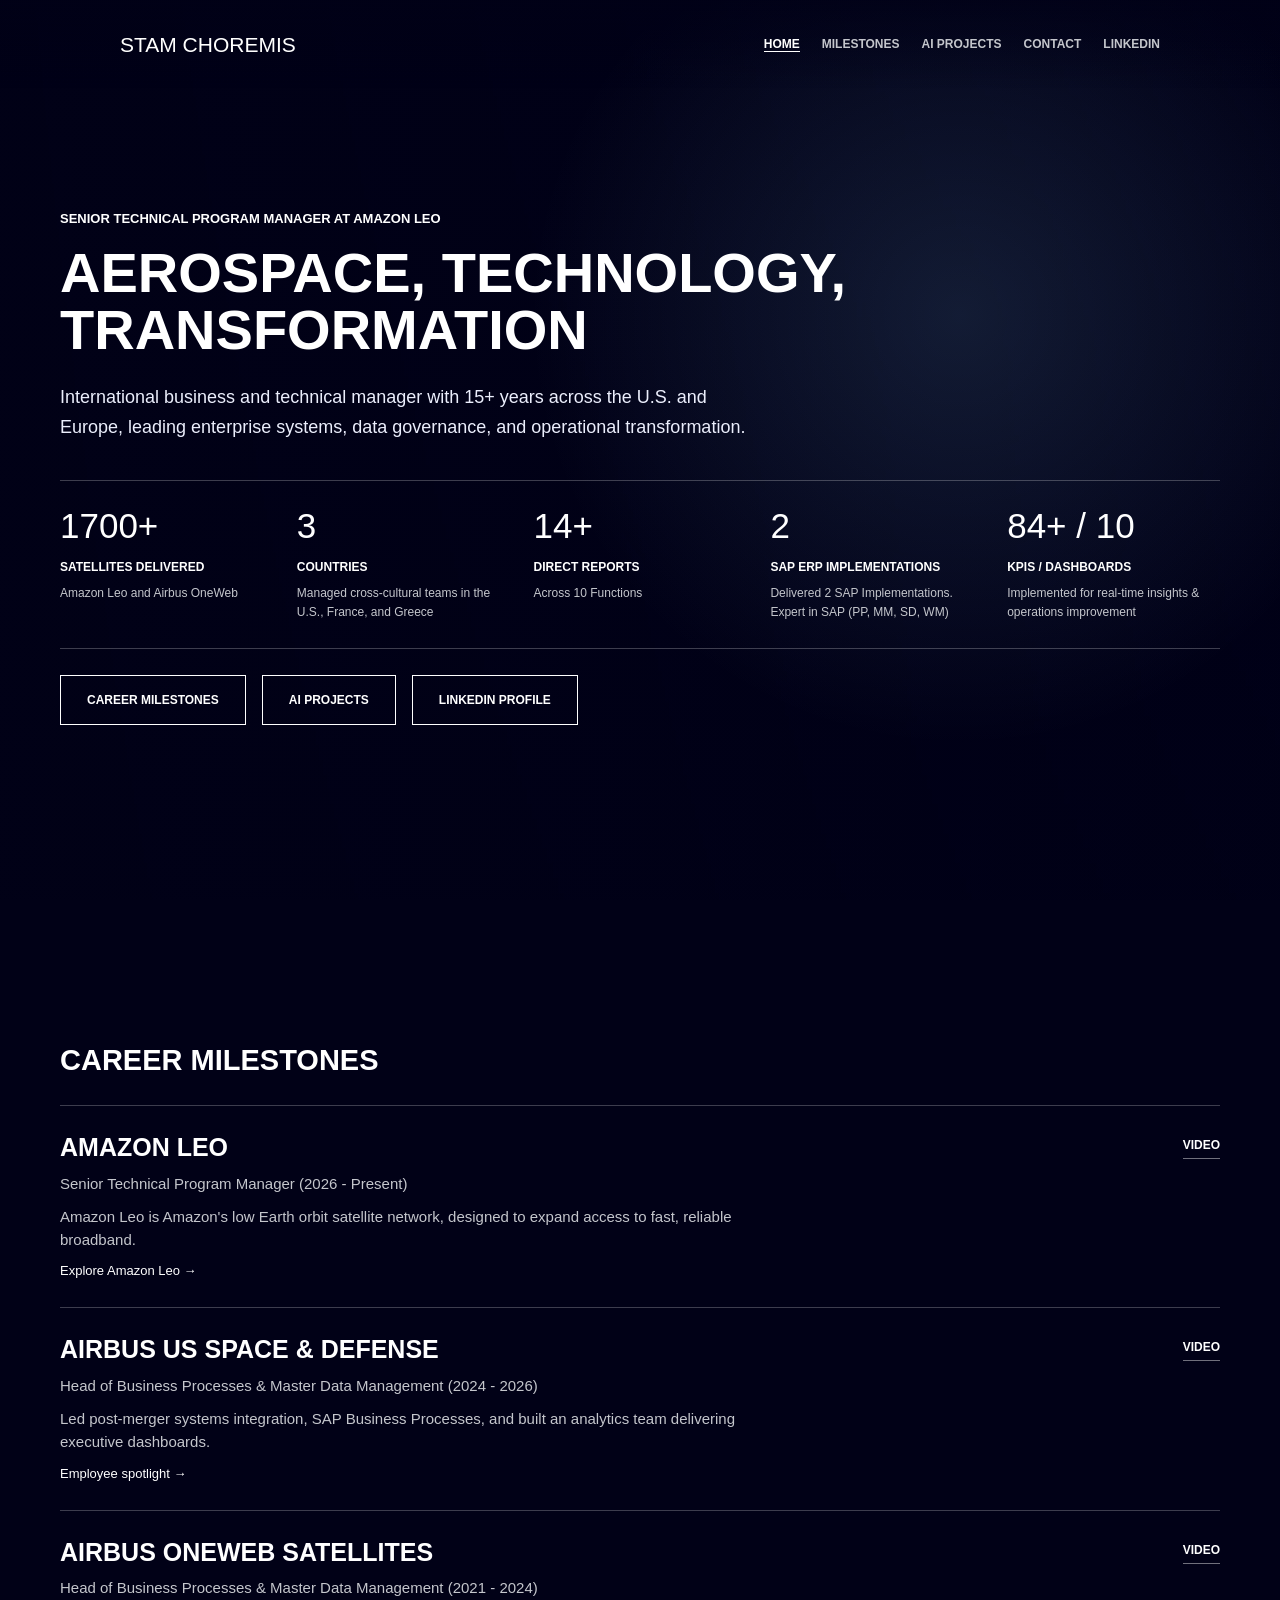
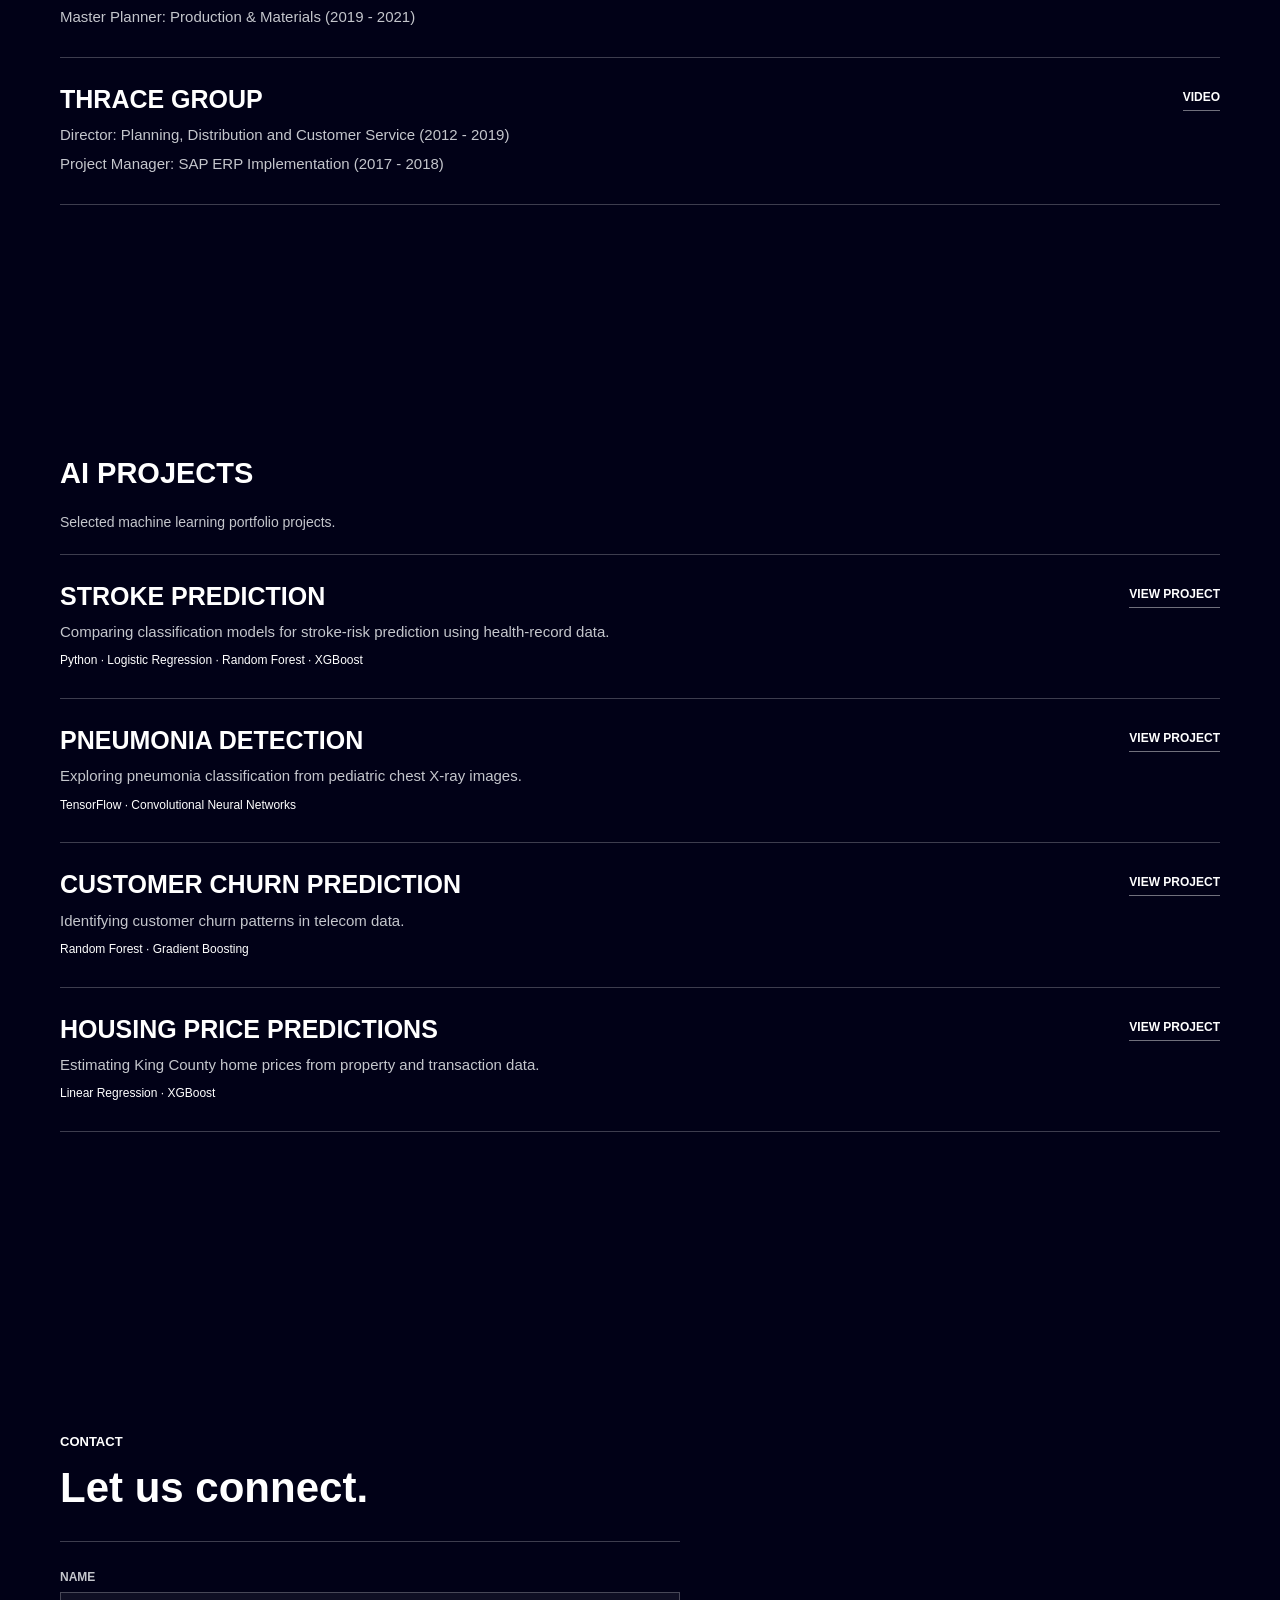
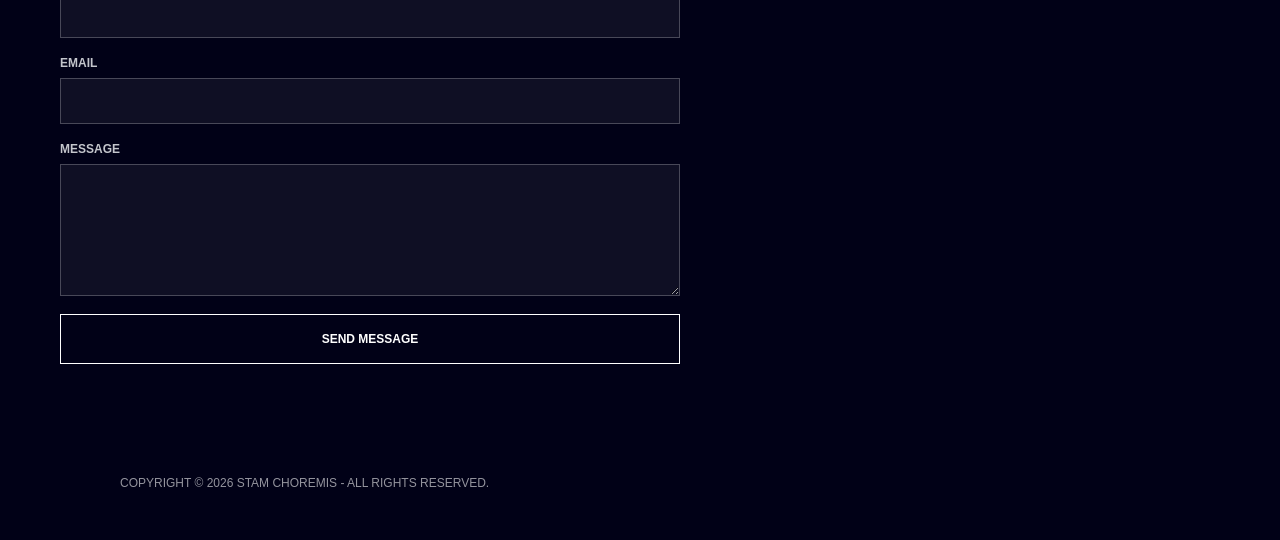
==== commit e6fd001c: "Publish refined space design and updated career profile" ====
--- a/index.html
+++ b/index.html
@@ -429,6 +429,50 @@
           grid-template-columns: 1fr;
           gap: 12px;
         }
+      }
+
+      .proof {display:grid;grid-template-columns:repeat(4,minmax(0,1fr));gap:24px;padding:22px 0;}
+      .proof strong {display:block;font-size:27px;font-weight:500;margin-bottom:5px;}
+      .proof span {font-size:13px;}
+      .spotlight {display:inline-block;color:var(--accent);font-size:13px;margin-top:12px;}
+      .section-note {color:var(--muted);font-size:14px;margin:-4px 0 24px;}
+      .item .methods {font-size:12px;color:var(--accent);margin-top:8px;}
+      a:focus-visible,button:focus-visible,input:focus-visible,textarea:focus-visible {outline:2px solid var(--accent);outline-offset:5px;}
+      nav a {white-space:nowrap;}
+      @media(max-width:720px){.proof{grid-template-columns:repeat(2,minmax(0,1fr));gap:20px;}.proof strong{font-size:24px;}}
+
+      :root {--accent:#fff;--muted:#c4c6cc;}
+      header {min-height:88px;}
+      .brand {text-transform:uppercase;font-size:21px;}
+      h1 {font-size:56px;line-height:1.03;text-transform:uppercase;max-width:850px;}
+      .eyebrow,nav,.button,.item-link,label,footer {letter-spacing:0;}
+      .summary {max-width:690px;font-size:18px;line-height:1.65;}
+      .section {width:min(1160px,calc(100% - 64px));padding:144px 0 108px;}
+      #home {min-height:100svh;}
+      .proof {max-width:none;grid-template-columns:repeat(5,minmax(0,1fr));gap:24px;margin-top:38px;padding:26px 0;}
+      .proof strong {font-family:Helvetica,Arial,sans-serif;font-size:35px;font-weight:400;line-height:1.1;margin-bottom:12px;}
+      .proof b {display:block;font-size:12px;font-weight:700;text-transform:uppercase;line-height:1.5;color:#fff;}
+      .proof small {display:block;font-size:12px;line-height:1.6;margin-top:8px;color:var(--muted);}
+      .button,.button.primary {border:1px solid #fff;background:transparent;color:#fff;font-size:12px;min-height:50px;padding:16px 26px;}
+      .button:hover,.button.primary:hover {background:#fff;color:#08090d;}
+      .actions {gap:16px;margin-top:26px;}
+      .content {width:100%;}
+      .content > .eyebrow {font-size:29px;margin-bottom:28px;}
+      .item {padding:28px 0;}
+      .item h2 {text-transform:uppercase;font-size:25px;}
+      .item-link {border-bottom:1px solid #ffffff70;padding-bottom:6px;}
+      .stars {display:none;}
+      nav a.active {box-shadow:0 1px 0 white;}
+      @media(max-width:1000px){.proof{grid-template-columns:repeat(3,minmax(0,1fr));}}
+      @media(max-width:720px){
+        header{padding:16px 24px 22px;}
+        .section{width:calc(100% - 48px);padding:138px 0 84px;}
+        h1{font-size:34px;overflow-wrap:anywhere;}
+        .summary{font-size:16px;}
+        .proof{grid-template-columns:repeat(2,minmax(0,1fr));gap:26px 20px;}
+        .proof strong{font-size:29px;}
+        .proof small{font-size:12px;}
+        .content > .eyebrow{font-size:25px;}
       }
     </style>
   </head>
@@ -483,20 +527,14 @@
         <div>
           <p class="eyebrow">Senior Technical Program Manager at Amazon Leo</p>
           <h1>Aerospace, Technology, Transformation</h1>
-          <p class="summary">
-            International business and technical manager with 15+ years across the U.S. and Europe,
-            spanning SAP, AI, master data, analytics, enterprise planning, and cross-functional transformation.
-          </p>
+          <p class="summary">International business and technical manager with 15+ years across the U.S. and Europe, leading enterprise systems, data governance, and operational transformation.</p>
           <div class="proof" aria-label="Career highlights">
-            <span><strong>700+</strong> satellites</span>
-            <span><strong>3</strong> countries</span>
-            <span><strong>84+</strong> KPIs</span>
-            <span><strong>10</strong> dashboards</span>
-            <span><strong>12</strong> ISO audit cycles</span>
-            <span><strong>14+</strong> direct reports</span>
-            <span><strong>2</strong> SAP ERP implementations</span>
-            <span><strong>6</strong> Transformation Projects</span>
-          </div>
+<span><strong>1700+</strong><b>Satellites Delivered</b><small>Amazon Leo and Airbus OneWeb</small></span>
+<span><strong>3</strong><b>Countries</b><small>Managed cross-cultural teams in the U.S., France, and Greece</small></span>
+<span><strong>14+</strong><b>Direct Reports</b><small>Across 10 Functions</small></span>
+<span><strong>2</strong><b>SAP ERP Implementations</b><small>Delivered 2 SAP Implementations. Expert in SAP (PP, MM, SD, WM)</small></span>
+<span><strong>84+ / 10</strong><b>KPIs / Dashboards</b><small>Implemented for real-time insights &amp; operations improvement</small></span>
+</div>
           <div class="actions">
             <a class="button" href="#career-milestones">Career Milestones</a>
             <a class="button" href="#ai-projects">AI Projects</a>
@@ -507,42 +545,6 @@
         </div>
       </section>
 
-      <section class="section" id="ai-projects">
-        <div class="content">
-          <h2 class="eyebrow">AI Projects</h2>
-          <div class="list">
-            <article class="item">
-              <div>
-                <h2>Stroke Prediction</h2>
-                <p>Machine learning models using electronic health records to predict stroke risk and identify high-impact factors.</p>
-              </div>
-              <a class="item-link" href="https://github.com/schoremis/Phase_5_Project-S.Choremis" target="_blank" rel="noopener">View Project</a>
-            </article>
-            <article class="item">
-              <div>
-                <h2>Pneumonia Detection</h2>
-                <p>Computer vision model built with a convolutional neural network to detect pneumonia from pediatric chest X-ray images.</p>
-              </div>
-              <a class="item-link" href="https://github.com/schoremis/Phase_4_Project-S.Choremis" target="_blank" rel="noopener">View Project</a>
-            </article>
-            <article class="item">
-              <div>
-                <h2>Customer Churn Prediction</h2>
-                <p>Predictive analytics pipeline for telecom customer churn, using machine learning to surface retention risk signals.</p>
-              </div>
-              <a class="item-link" href="https://github.com/schoremis/Phase_3_Project-S.Choremis" target="_blank" rel="noopener">View Project</a>
-            </article>
-            <article class="item">
-              <div>
-                <h2>Housing Price Predictions</h2>
-                <p>Regression models estimating real estate prices in King County, Washington, using transaction data and key housing features.</p>
-              </div>
-              <a class="item-link" href="https://github.com/schoremis/Phase_2_Project-S.Choremis" target="_blank" rel="noopener">View Project</a>
-            </article>
-          </div>
-        </div>
-      </section>
-
       <section class="section" id="career-milestones">
         <div class="content">
           <h2 class="eyebrow">Career Milestones</h2>
@@ -550,14 +552,14 @@
             <article class="item">
               <div>
                 <h2>Amazon Leo</h2>
-                <ul class="roles"><li>Senior Technical Program Manager (2026 - Present)</li></ul>
+                <ul class="roles"><li>Senior Technical Program Manager (2026 - Present)</li></ul><p>Amazon Leo is Amazon's low Earth orbit satellite network, designed to expand access to fast, reliable broadband.</p><a class="spotlight" href="https://www.aboutamazon.com/what-we-do/devices-services/amazon-leo" target="_blank" rel="noopener">Explore Amazon Leo &rarr;</a>
               </div>
               <a class="item-link" href="https://www.youtube.com/watch?v=JPN4ik8_t0g" target="_blank" rel="noopener">Video</a>
             </article>
             <article class="item">
               <div>
                 <h2>Airbus US Space &amp; Defense</h2>
-                <ul class="roles"><li>Head of Business Processes &amp; Master Data Management (2024 - 2026)</li></ul>
+                <ul class="roles"><li>Head of Business Processes &amp; Master Data Management (2024 - 2026)</li></ul><p>Led post-merger systems integration, SAP Business Processes, and built an analytics team delivering executive dashboards.</p><a class="spotlight" href="https://airbusus.com/2025/07/17/meet-stamatios-choremis/" target="_blank" rel="noopener">Employee spotlight &rarr;</a>
               </div>
               <a class="item-link" href="https://airbusus.com/wp-content/uploads/2021/11/Airbus-U.S.-Seeing-Beyond-the-Horizon3.mp4?_=1" target="_blank" rel="noopener">Video</a>
             </article>
@@ -585,6 +587,42 @@
         </div>
       </section>
 
+      <section class="section" id="ai-projects">
+        <div class="content">
+          <h2 class="eyebrow">AI Projects</h2><p class="section-note">Selected machine learning portfolio projects.</p>
+          <div class="list">
+            <article class="item">
+              <div>
+                <h2>Stroke Prediction</h2>
+                <p>Comparing classification models for stroke-risk prediction using health-record data.</p><p class="methods">Python &middot; Logistic Regression &middot; Random Forest &middot; XGBoost</p>
+              </div>
+              <a class="item-link" href="https://github.com/schoremis/Phase_5_Project-S.Choremis" target="_blank" rel="noopener">View Project</a>
+            </article>
+            <article class="item">
+              <div>
+                <h2>Pneumonia Detection</h2>
+                <p>Exploring pneumonia classification from pediatric chest X-ray images.</p><p class="methods">TensorFlow &middot; Convolutional Neural Networks</p>
+              </div>
+              <a class="item-link" href="https://github.com/schoremis/Phase_4_Project-S.Choremis" target="_blank" rel="noopener">View Project</a>
+            </article>
+            <article class="item">
+              <div>
+                <h2>Customer Churn Prediction</h2>
+                <p>Identifying customer churn patterns in telecom data.</p><p class="methods">Random Forest &middot; Gradient Boosting</p>
+              </div>
+              <a class="item-link" href="https://github.com/schoremis/Phase_3_Project-S.Choremis" target="_blank" rel="noopener">View Project</a>
+            </article>
+            <article class="item">
+              <div>
+                <h2>Housing Price Predictions</h2>
+                <p>Estimating King County home prices from property and transaction data.</p><p class="methods">Linear Regression &middot; XGBoost</p>
+              </div>
+              <a class="item-link" href="https://github.com/schoremis/Phase_2_Project-S.Choremis" target="_blank" rel="noopener">View Project</a>
+            </article>
+          </div>
+        </div>
+      </section>
+
       <section class="section" id="contact">
         <div class="contact">
           <p class="eyebrow">Contact</p>
@@ -593,7 +631,7 @@
             <label>Name<input name="name" type="text" autocomplete="name" required></label>
             <label>Email<input name="email" type="email" autocomplete="email" required></label>
             <label>Message<textarea name="message" required></textarea></label>
-            <button class="button primary" type="submit">Send Message</button>
+            <button class="button primary" type="submit">Send Message</button><p id="form-status" role="status" style="margin:0;color:var(--muted);font-size:13px"></p>
           </form>
         </div>
       </section>
@@ -627,9 +665,9 @@
         const careerIn = smoothstep(careerTop - vh * 0.72, careerTop + vh * 0.08, y);
         const contactIn = smoothstep(contactTop - vh * 0.68, contactTop + vh * 0.08, y);
 
-        backgrounds.home.style.opacity = String(1 - aiIn);
-        backgrounds.ai.style.opacity = String(aiIn * (1 - careerIn));
-        backgrounds.career.style.opacity = String(careerIn * (1 - contactIn));
+        backgrounds.home.style.opacity = String(1 - careerIn);
+        backgrounds.ai.style.opacity = String(aiIn * (1 - contactIn));
+        backgrounds.career.style.opacity = String(careerIn * (1 - aiIn));
         backgrounds.contact.style.opacity = String(contactIn);
 
         const focusY = y + vh * 0.46;
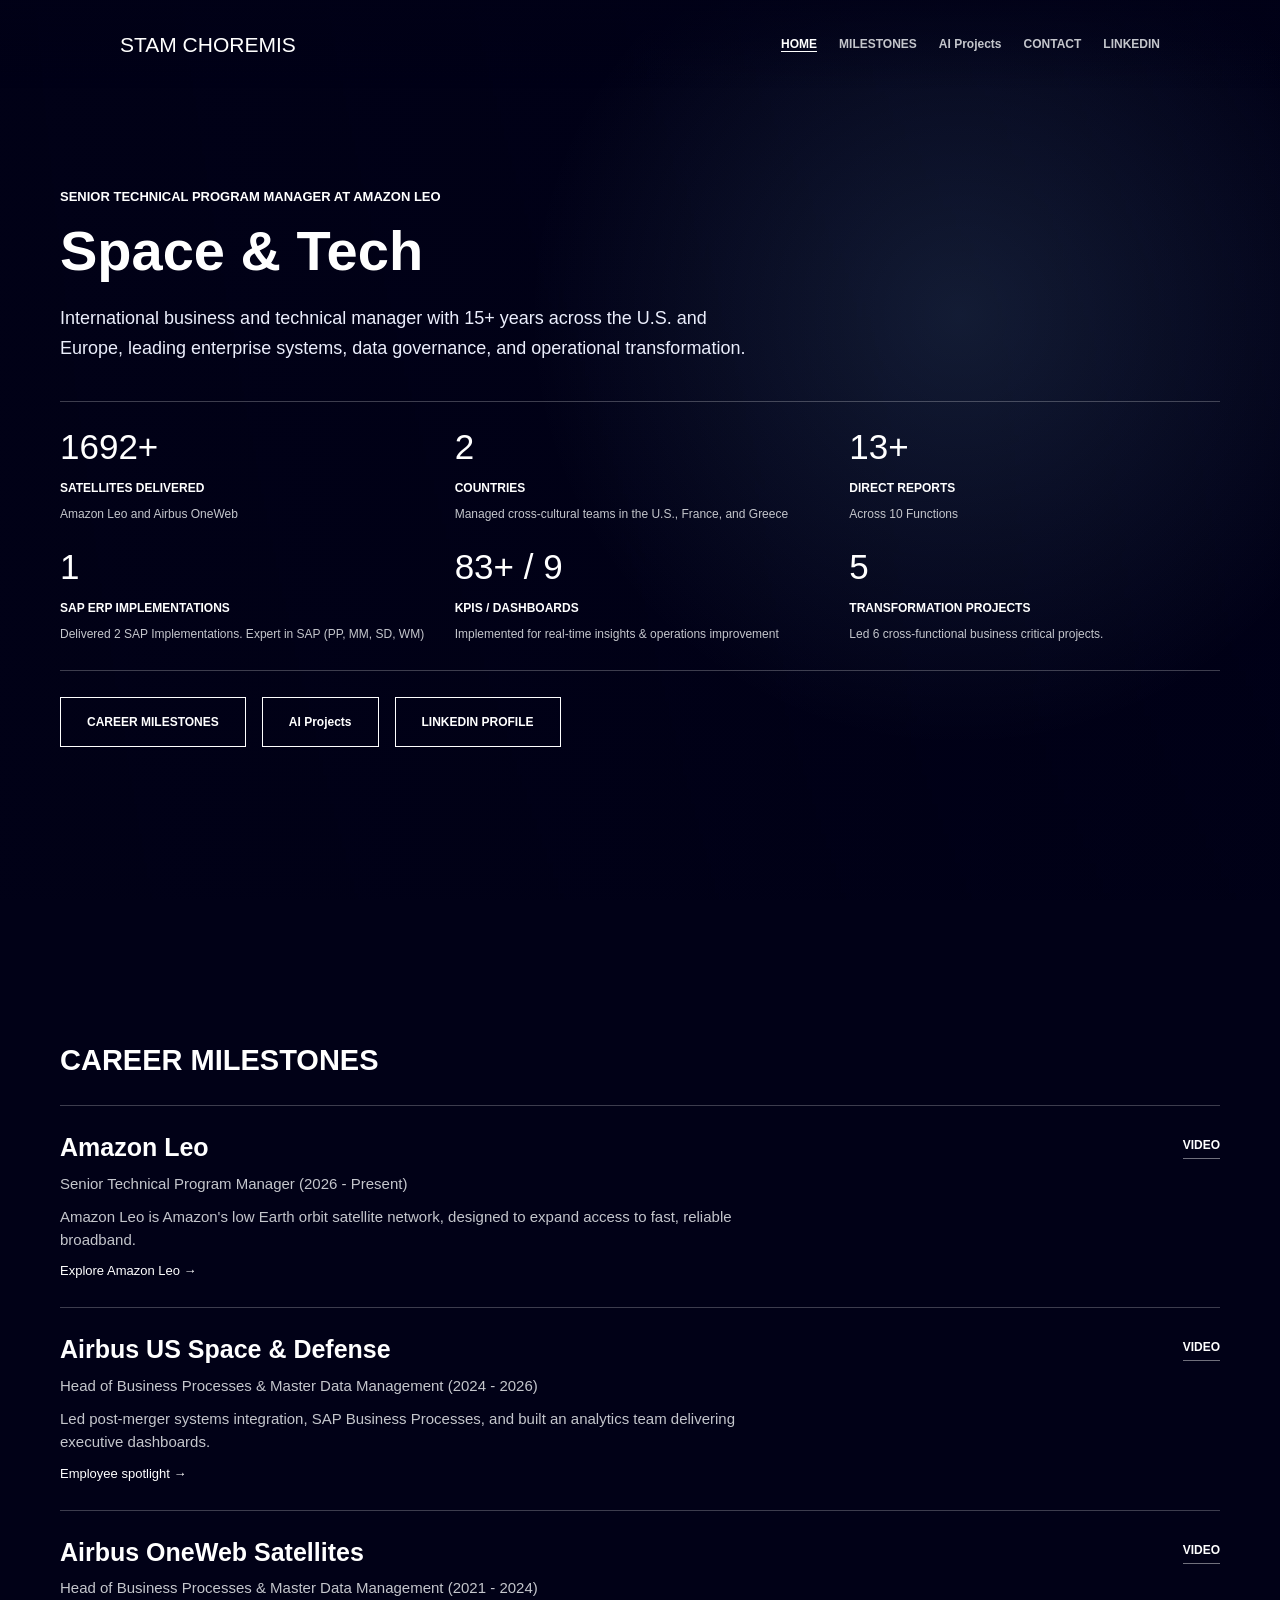
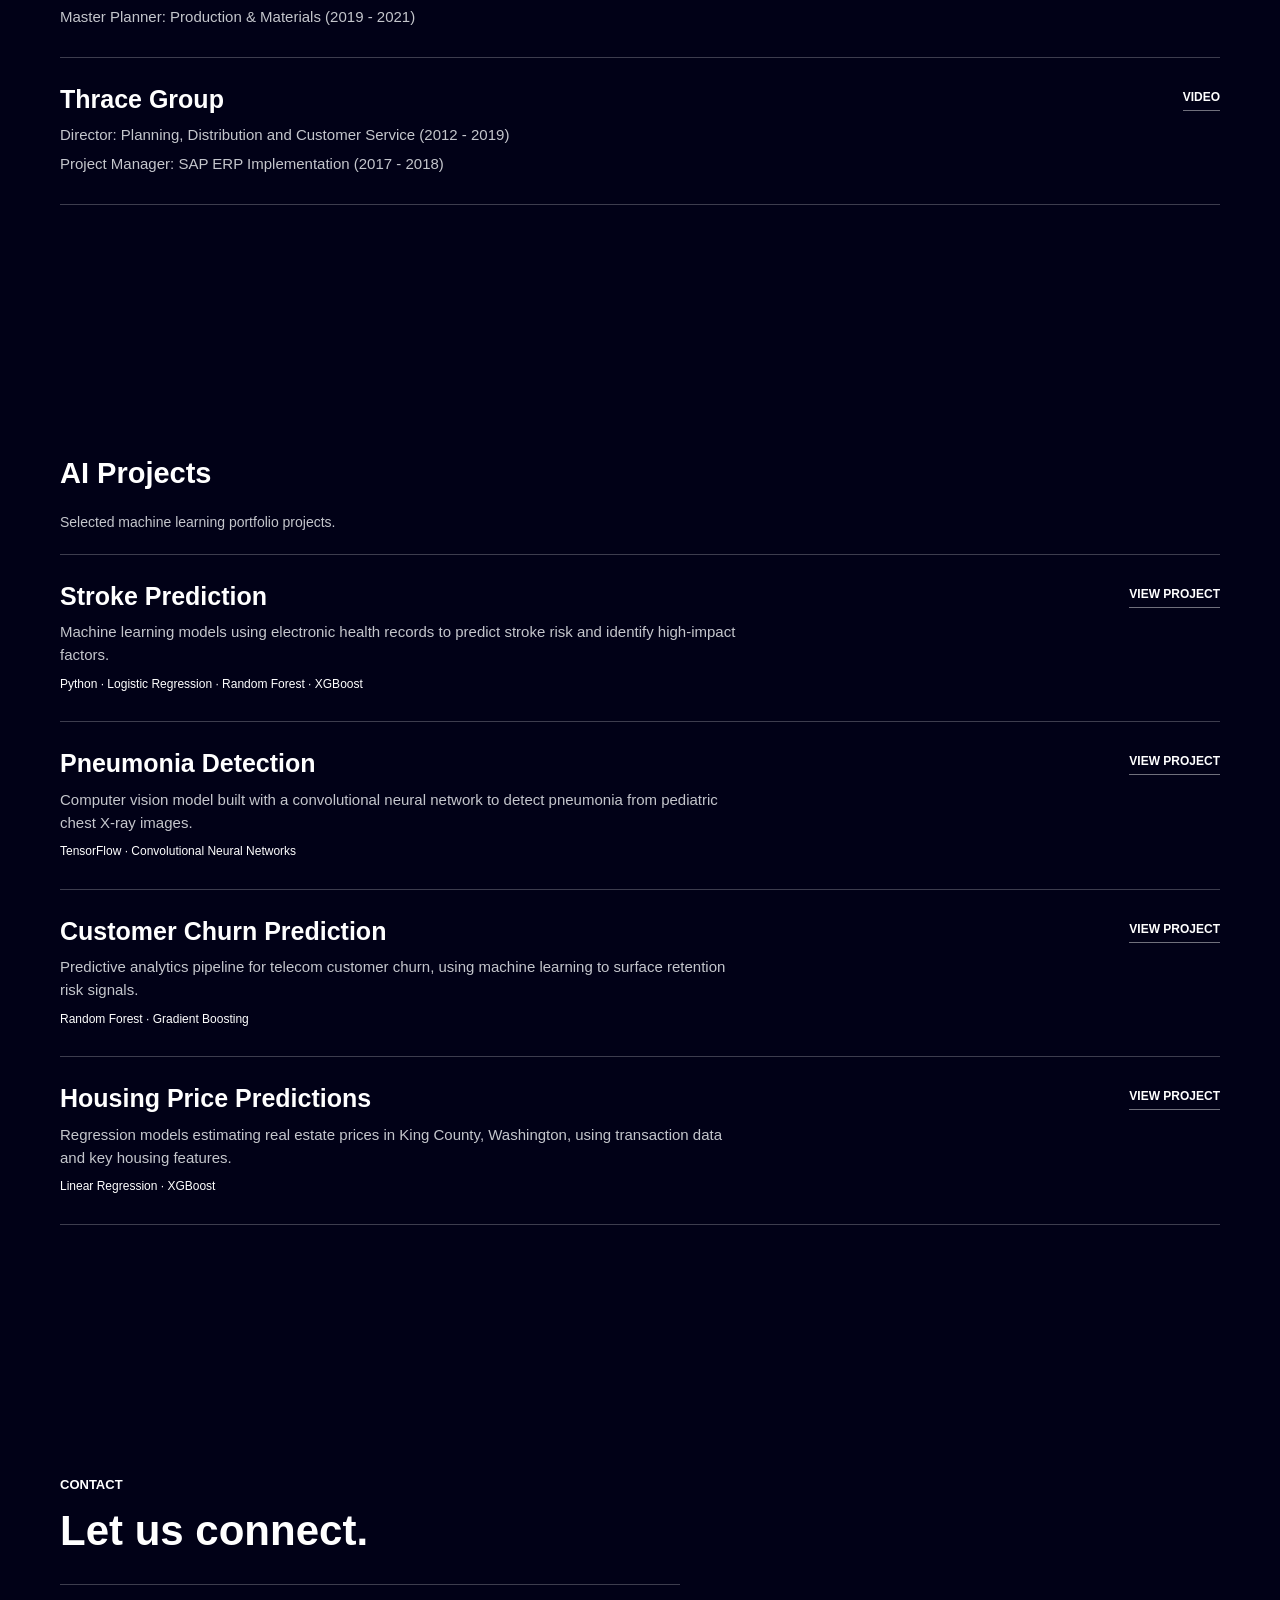
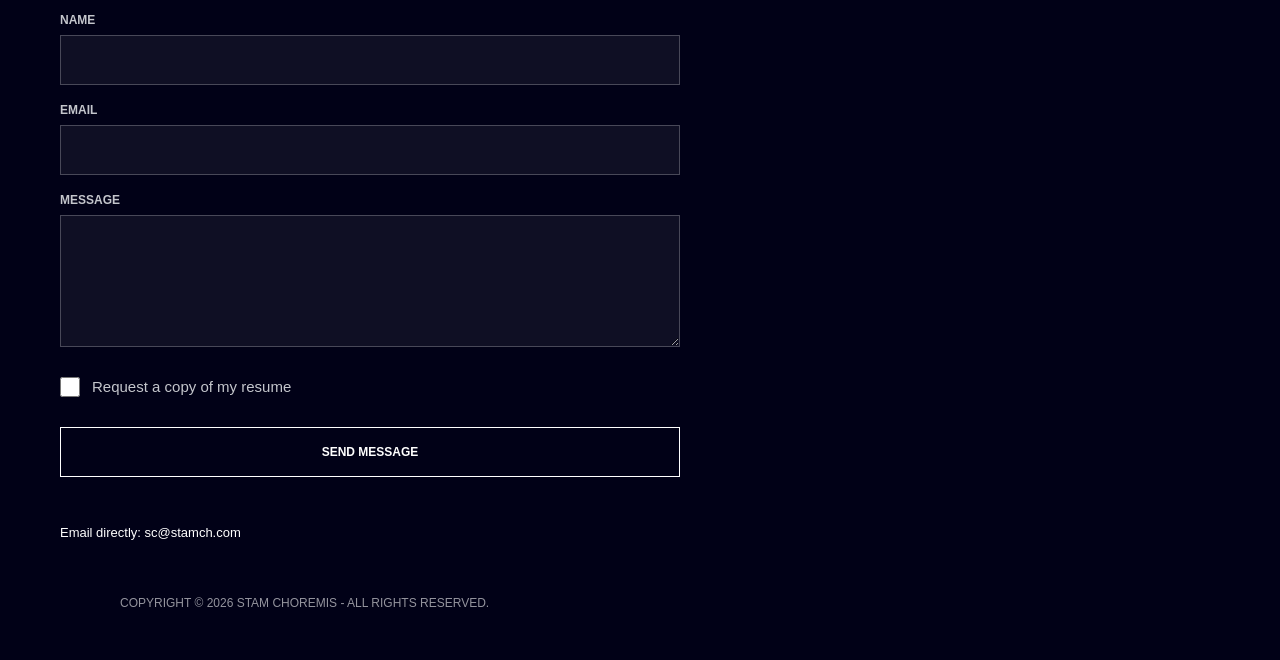
==== commit 0c06d4a6: "Update profile title, animated KPIs, and contact options" ====
--- a/index.html
+++ b/index.html
@@ -449,7 +449,8 @@
       .summary {max-width:690px;font-size:18px;line-height:1.65;}
       .section {width:min(1160px,calc(100% - 64px));padding:144px 0 108px;}
       #home {min-height:100svh;}
-      .proof {max-width:none;grid-template-columns:repeat(5,minmax(0,1fr));gap:24px;margin-top:38px;padding:26px 0;}
+      .proof {max-width:none;grid-template-columns:repeat(3,minmax(0,1fr));gap:24px;margin-top:38px;padding:26px 0;}
+      .proof strong {font-variant-numeric:tabular-nums;white-space:nowrap;}
       .proof strong {font-family:Helvetica,Arial,sans-serif;font-size:35px;font-weight:400;line-height:1.1;margin-bottom:12px;}
       .proof b {display:block;font-size:12px;font-weight:700;text-transform:uppercase;line-height:1.5;color:#fff;}
       .proof small {display:block;font-size:12px;line-height:1.6;margin-top:8px;color:var(--muted);}
@@ -474,6 +475,12 @@
         .proof small{font-size:12px;}
         .content > .eyebrow{font-size:25px;}
       }
+      h1, .item h2, #ai-projects .eyebrow, a[href="#ai-projects"] {text-transform:none;}
+      .resume-request {display:flex;align-items:center;gap:12px;min-height:44px;text-transform:none;font-size:15px;font-weight:400;}
+      .resume-request input {width:20px;height:20px;margin:0;padding:0;flex:0 0 20px;accent-color:#fff;}
+      input:not([type="checkbox"]), textarea {font-size:16px;font-weight:400;text-transform:none;}
+      #contact {min-height:100svh;padding-bottom:120px;}
+      @media(max-width:720px){html{scroll-padding-top:125px;}#contact{align-content:start;}footer{margin:0 auto;}nav{flex-shrink:0;}form{gap:16px;}}
     </style>
   </head>
   <body>
@@ -526,7 +533,7 @@
       <section class="section" id="home">
         <div>
           <p class="eyebrow">Senior Technical Program Manager at Amazon Leo</p>
-          <h1>Aerospace, Technology, Transformation</h1>
+          <h1>Space &amp; Tech</h1>
           <p class="summary">International business and technical manager with 15+ years across the U.S. and Europe, leading enterprise systems, data governance, and operational transformation.</p>
           <div class="proof" aria-label="Career highlights">
 <span><strong>1700+</strong><b>Satellites Delivered</b><small>Amazon Leo and Airbus OneWeb</small></span>
@@ -534,6 +541,7 @@
 <span><strong>14+</strong><b>Direct Reports</b><small>Across 10 Functions</small></span>
 <span><strong>2</strong><b>SAP ERP Implementations</b><small>Delivered 2 SAP Implementations. Expert in SAP (PP, MM, SD, WM)</small></span>
 <span><strong>84+ / 10</strong><b>KPIs / Dashboards</b><small>Implemented for real-time insights &amp; operations improvement</small></span>
+<span><strong>6</strong><b>Transformation Projects</b><small>Led 6 cross-functional business critical projects.</small></span>
 </div>
           <div class="actions">
             <a class="button" href="#career-milestones">Career Milestones</a>
@@ -594,28 +602,28 @@
             <article class="item">
               <div>
                 <h2>Stroke Prediction</h2>
-                <p>Comparing classification models for stroke-risk prediction using health-record data.</p><p class="methods">Python &middot; Logistic Regression &middot; Random Forest &middot; XGBoost</p>
+                <p>Machine learning models using electronic health records to predict stroke risk and identify high-impact factors.</p><p class="methods">Python &middot; Logistic Regression &middot; Random Forest &middot; XGBoost</p>
               </div>
               <a class="item-link" href="https://github.com/schoremis/Phase_5_Project-S.Choremis" target="_blank" rel="noopener">View Project</a>
             </article>
             <article class="item">
               <div>
                 <h2>Pneumonia Detection</h2>
-                <p>Exploring pneumonia classification from pediatric chest X-ray images.</p><p class="methods">TensorFlow &middot; Convolutional Neural Networks</p>
+                <p>Computer vision model built with a convolutional neural network to detect pneumonia from pediatric chest X-ray images.</p><p class="methods">TensorFlow &middot; Convolutional Neural Networks</p>
               </div>
               <a class="item-link" href="https://github.com/schoremis/Phase_4_Project-S.Choremis" target="_blank" rel="noopener">View Project</a>
             </article>
             <article class="item">
               <div>
                 <h2>Customer Churn Prediction</h2>
-                <p>Identifying customer churn patterns in telecom data.</p><p class="methods">Random Forest &middot; Gradient Boosting</p>
+                <p>Predictive analytics pipeline for telecom customer churn, using machine learning to surface retention risk signals.</p><p class="methods">Random Forest &middot; Gradient Boosting</p>
               </div>
               <a class="item-link" href="https://github.com/schoremis/Phase_3_Project-S.Choremis" target="_blank" rel="noopener">View Project</a>
             </article>
             <article class="item">
               <div>
                 <h2>Housing Price Predictions</h2>
-                <p>Estimating King County home prices from property and transaction data.</p><p class="methods">Linear Regression &middot; XGBoost</p>
+                <p>Regression models estimating real estate prices in King County, Washington, using transaction data and key housing features.</p><p class="methods">Linear Regression &middot; XGBoost</p>
               </div>
               <a class="item-link" href="https://github.com/schoremis/Phase_2_Project-S.Choremis" target="_blank" rel="noopener">View Project</a>
             </article>
@@ -631,7 +639,9 @@
             <label>Name<input name="name" type="text" autocomplete="name" required></label>
             <label>Email<input name="email" type="email" autocomplete="email" required></label>
             <label>Message<textarea name="message" required></textarea></label>
+            <label class="resume-request"><input name="resume" type="checkbox">Request a copy of my resume</label>
             <button class="button primary" type="submit">Send Message</button><p id="form-status" role="status" style="margin:0;color:var(--muted);font-size:13px"></p>
+            <a class="spotlight" href="mailto:sc@stamch.com">Email directly: sc@stamch.com</a>
           </form>
         </div>
       </section>
@@ -693,15 +703,47 @@
       });
       updateScene();
 
+      const rocket = backgrounds.career.querySelector("video");
+      rocket.defaultPlaybackRate = 0.7;
+      rocket.playbackRate = 0.7;
+      rocket.addEventListener("loadedmetadata", () => { rocket.playbackRate = 0.7; });
+
+      const reducedMotion = window.matchMedia("(prefers-reduced-motion: reduce)");
+      const counters = Array.from(document.querySelectorAll(".proof strong"));
+      if (!reducedMotion.matches && "IntersectionObserver" in window) {
+        const observer = new IntersectionObserver((entries) => {
+          entries.forEach((entry) => {
+            if (!entry.isIntersecting) return;
+            observer.unobserve(entry.target);
+            const element = entry.target;
+            const finalText = element.textContent;
+            const start = performance.now();
+            element.setAttribute("aria-label", finalText);
+            function tick(now) {
+              const progress = Math.min(1, (now - start) / 1800);
+              const eased = 1 - Math.pow(1 - progress, 3);
+              element.textContent = progress === 1 || reducedMotion.matches
+                ? finalText
+                : finalText.replace(/\d+/g, (number) => String(Math.floor(Number(number) * eased)));
+              if (progress < 1 && !reducedMotion.matches) requestAnimationFrame(tick);
+            }
+            requestAnimationFrame(tick);
+          });
+        }, { threshold: 0.6 });
+        counters.forEach((counter) => observer.observe(counter));
+      }
+
       document.getElementById("contact-form").addEventListener("submit", function (event) {
         event.preventDefault();
         const data = new FormData(event.currentTarget);
         const body = [
           "Name: " + data.get("name"),
           "Email: " + data.get("email"),
+          "Resume requested: " + (data.has("resume") ? "Yes" : "No"),
           "",
           data.get("message")
         ].join("\n");
+        document.getElementById("form-status").textContent = "Continue in your email app to send. If it does not open, use the email link below. Your entries will remain here.";
         window.location.href = "mailto:stamch@gmail.com?subject=" +
           encodeURIComponent("Website contact message") + "&body=" + encodeURIComponent(body);
       });
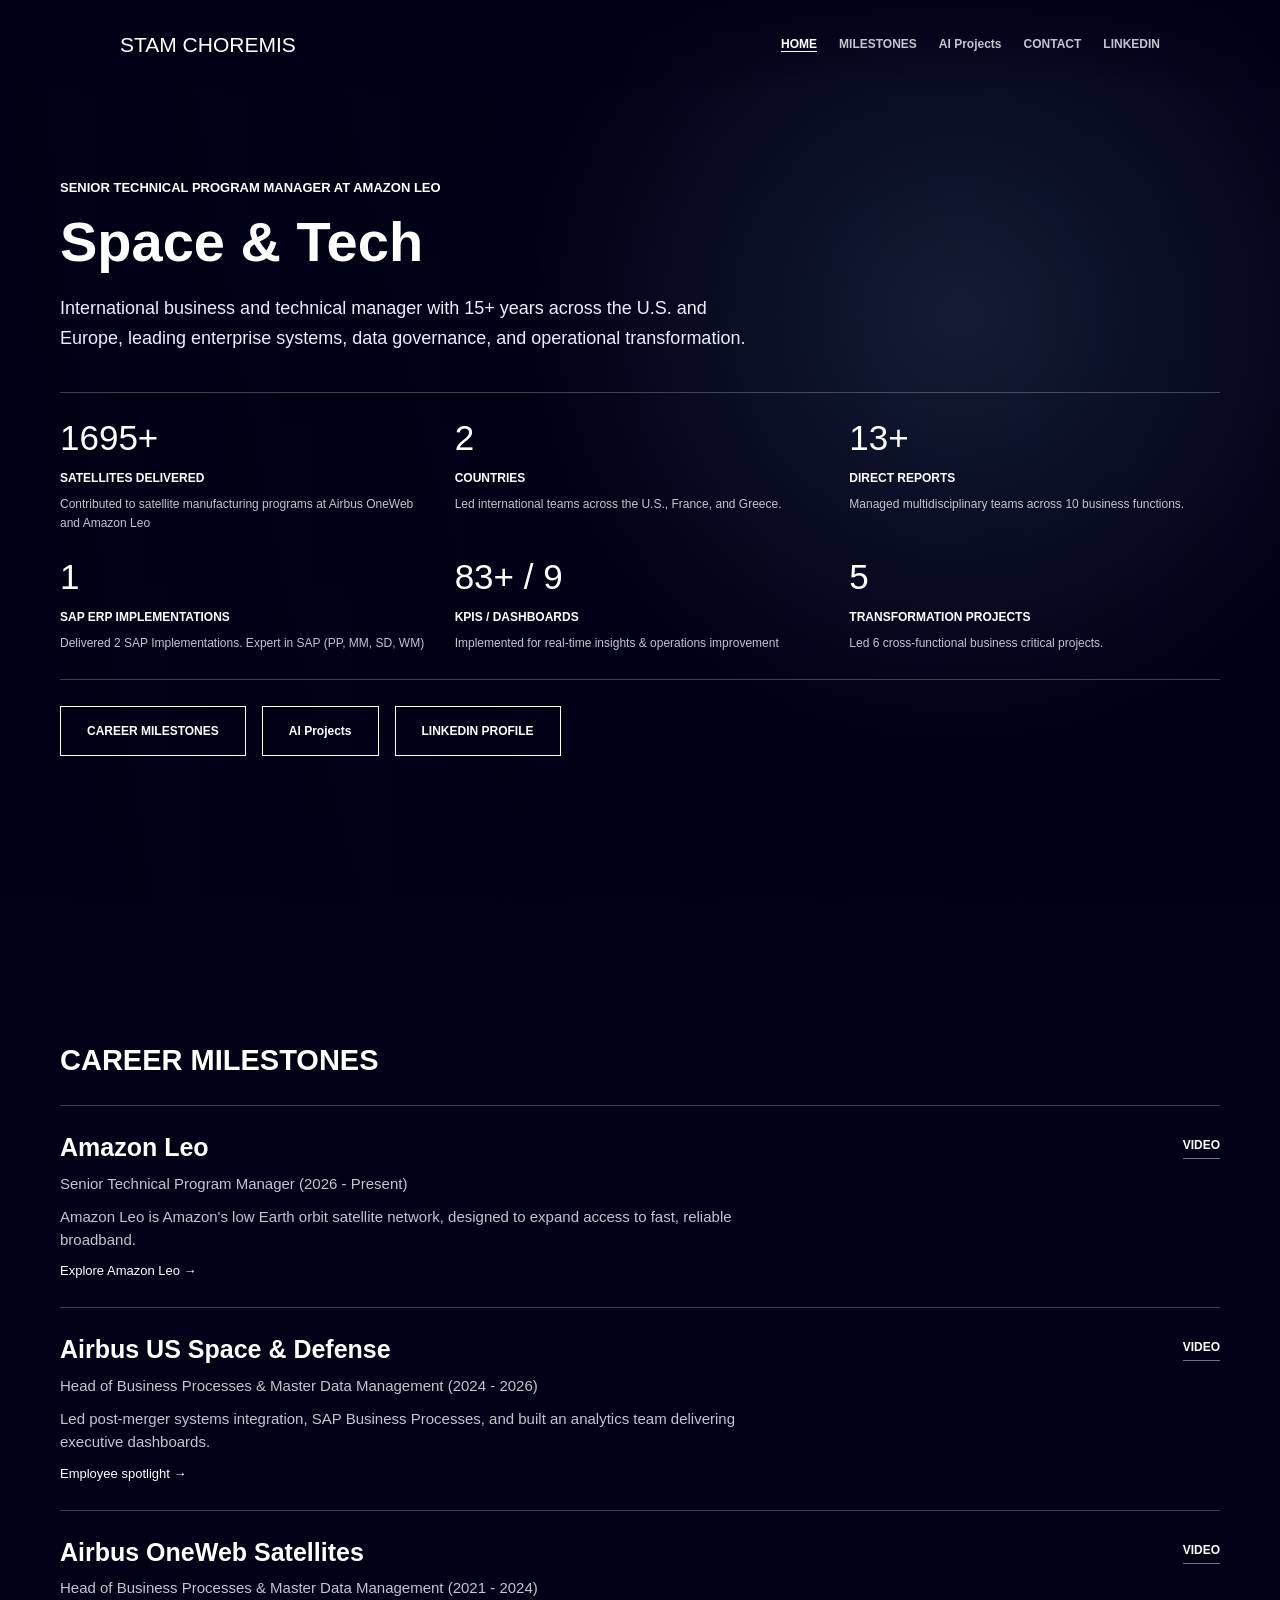
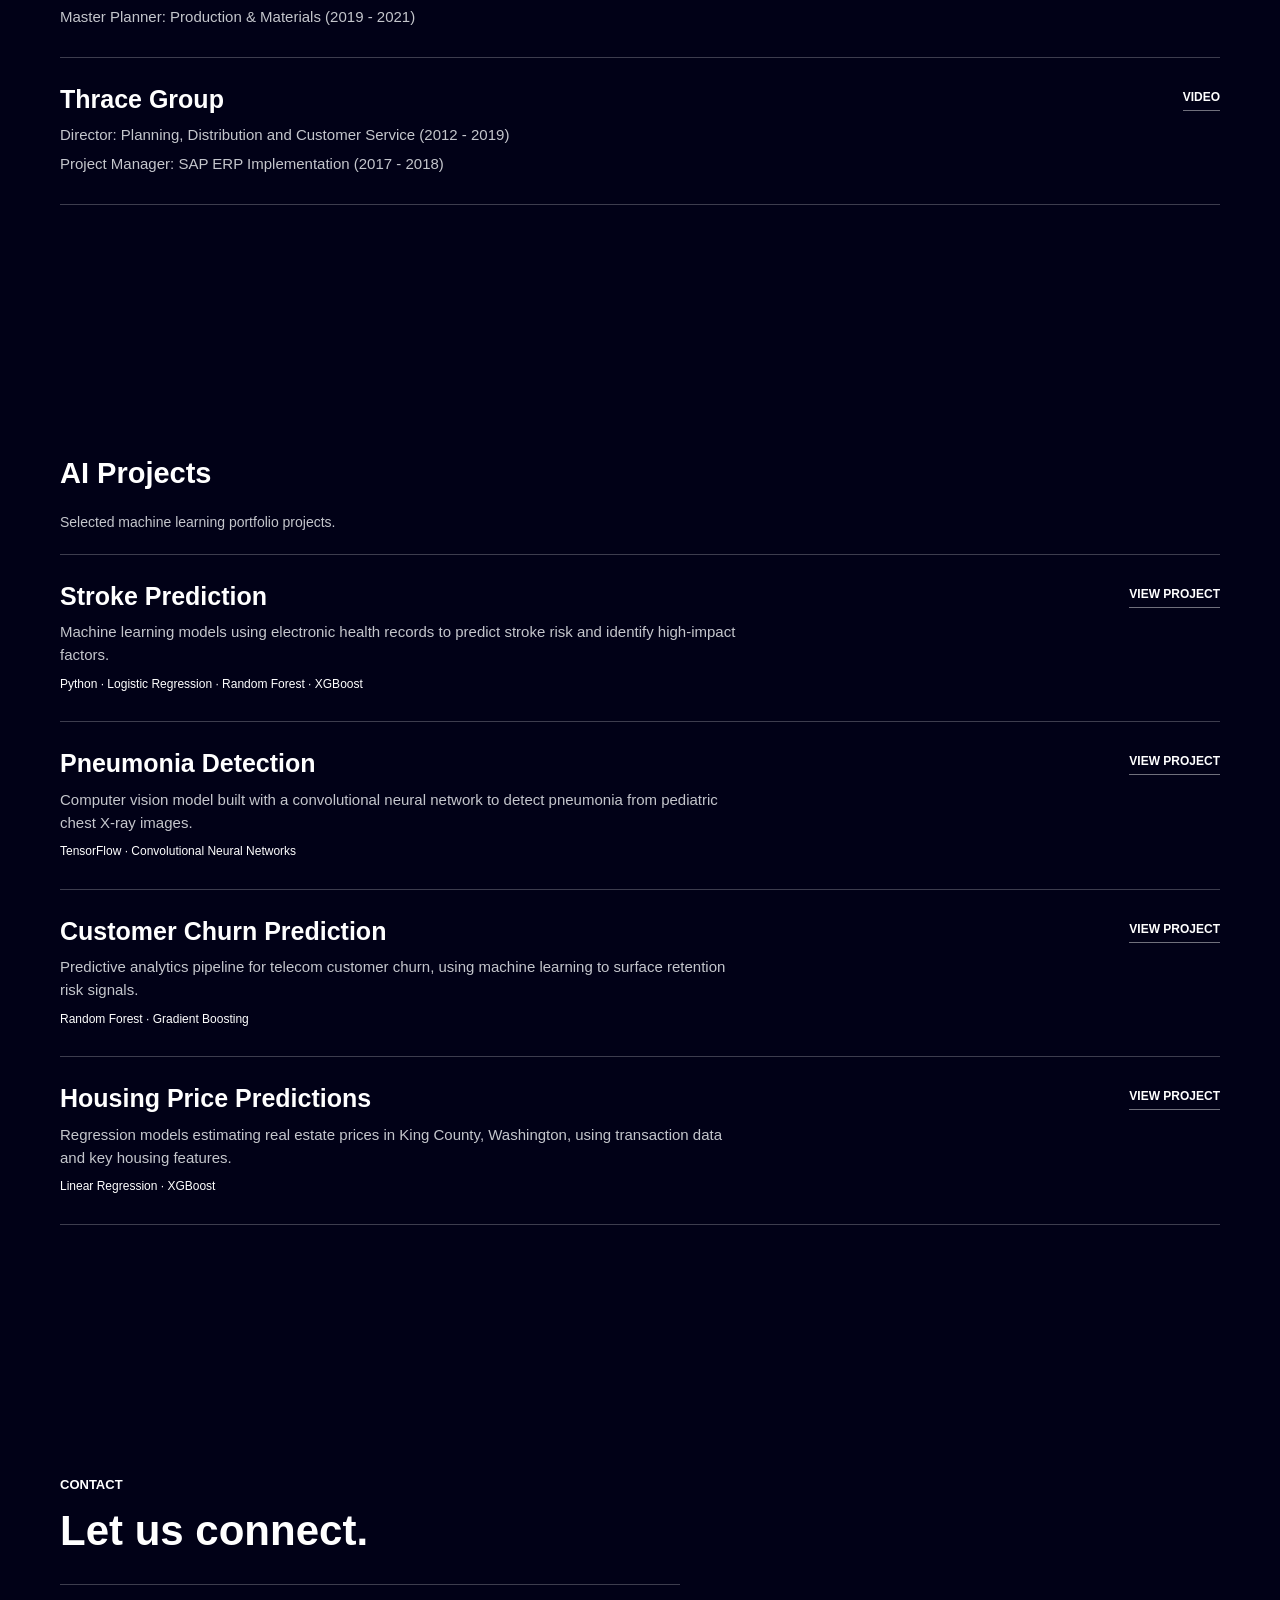
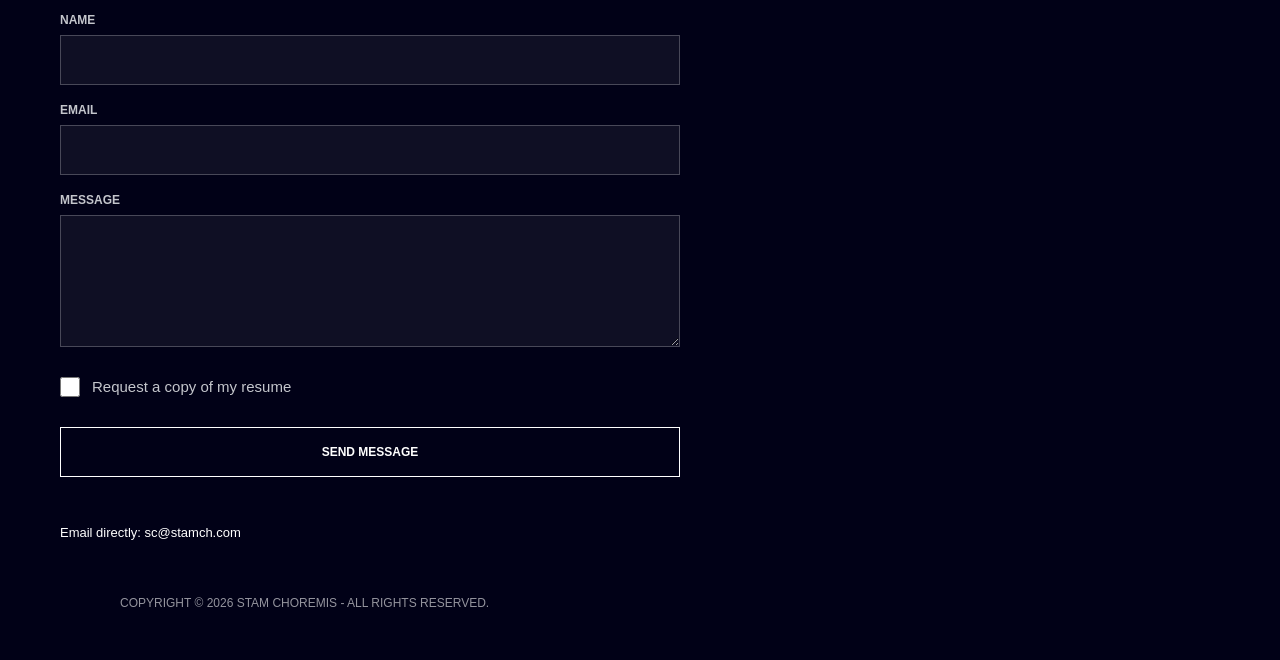
==== commit 4d3e70ae: "Suppress mobile background controls and refine KPI descriptions" ====
--- a/index.html
+++ b/index.html
@@ -62,6 +62,7 @@
 
       .backgrounds {
         z-index: -10;
+        pointer-events: none;
         overflow: hidden;
         background: var(--deep);
       }
@@ -77,10 +78,19 @@
       }
 
       .background video {
+        pointer-events: none;
         width: 100%;
         height: 100%;
         object-fit: cover;
         transform: scale(1.025);
+      }
+
+      .background video::-webkit-media-controls,
+      .background video::-webkit-media-controls-enclosure,
+      .background video::-webkit-media-controls-panel,
+      .background video::-webkit-media-controls-start-playback-button {
+        display: none !important;
+        -webkit-appearance: none;
       }
 
       .background-home video {
@@ -491,6 +501,10 @@
           loop
           muted
           playsinline
+          webkit-playsinline
+          disablepictureinpicture
+          disableremoteplayback
+          tabindex="-1"
           preload="auto"
           src="https://websites.godaddy.com/categories/v4/videos/raw/video/jajB2l1"
         ></video>
@@ -536,9 +550,9 @@
           <h1>Space &amp; Tech</h1>
           <p class="summary">International business and technical manager with 15+ years across the U.S. and Europe, leading enterprise systems, data governance, and operational transformation.</p>
           <div class="proof" aria-label="Career highlights">
-<span><strong>1700+</strong><b>Satellites Delivered</b><small>Amazon Leo and Airbus OneWeb</small></span>
-<span><strong>3</strong><b>Countries</b><small>Managed cross-cultural teams in the U.S., France, and Greece</small></span>
-<span><strong>14+</strong><b>Direct Reports</b><small>Across 10 Functions</small></span>
+<span><strong>1700+</strong><b>Satellites Delivered</b><small>Contributed to satellite manufacturing programs at Airbus OneWeb and Amazon Leo</small></span>
+<span><strong>3</strong><b>Countries</b><small>Led international teams across the U.S., France, and Greece.</small></span>
+<span><strong>14+</strong><b>Direct Reports</b><small>Managed multidisciplinary teams across 10 business functions.</small></span>
 <span><strong>2</strong><b>SAP ERP Implementations</b><small>Delivered 2 SAP Implementations. Expert in SAP (PP, MM, SD, WM)</small></span>
 <span><strong>84+ / 10</strong><b>KPIs / Dashboards</b><small>Implemented for real-time insights &amp; operations improvement</small></span>
 <span><strong>6</strong><b>Transformation Projects</b><small>Led 6 cross-functional business critical projects.</small></span>
@@ -697,6 +711,12 @@
       }, { passive: true });
       window.addEventListener("resize", updateScene);
       document.querySelectorAll(".background video").forEach((video) => {
+        video.controls = false;
+        video.playsInline = true;
+        video.setAttribute("webkit-playsinline", "");
+        video.setAttribute("disablepictureinpicture", "");
+        video.setAttribute("disableremoteplayback", "");
+        video.setAttribute("tabindex", "-1");
         video.defaultMuted = true;
         video.muted = true;
         video.volume = 0;
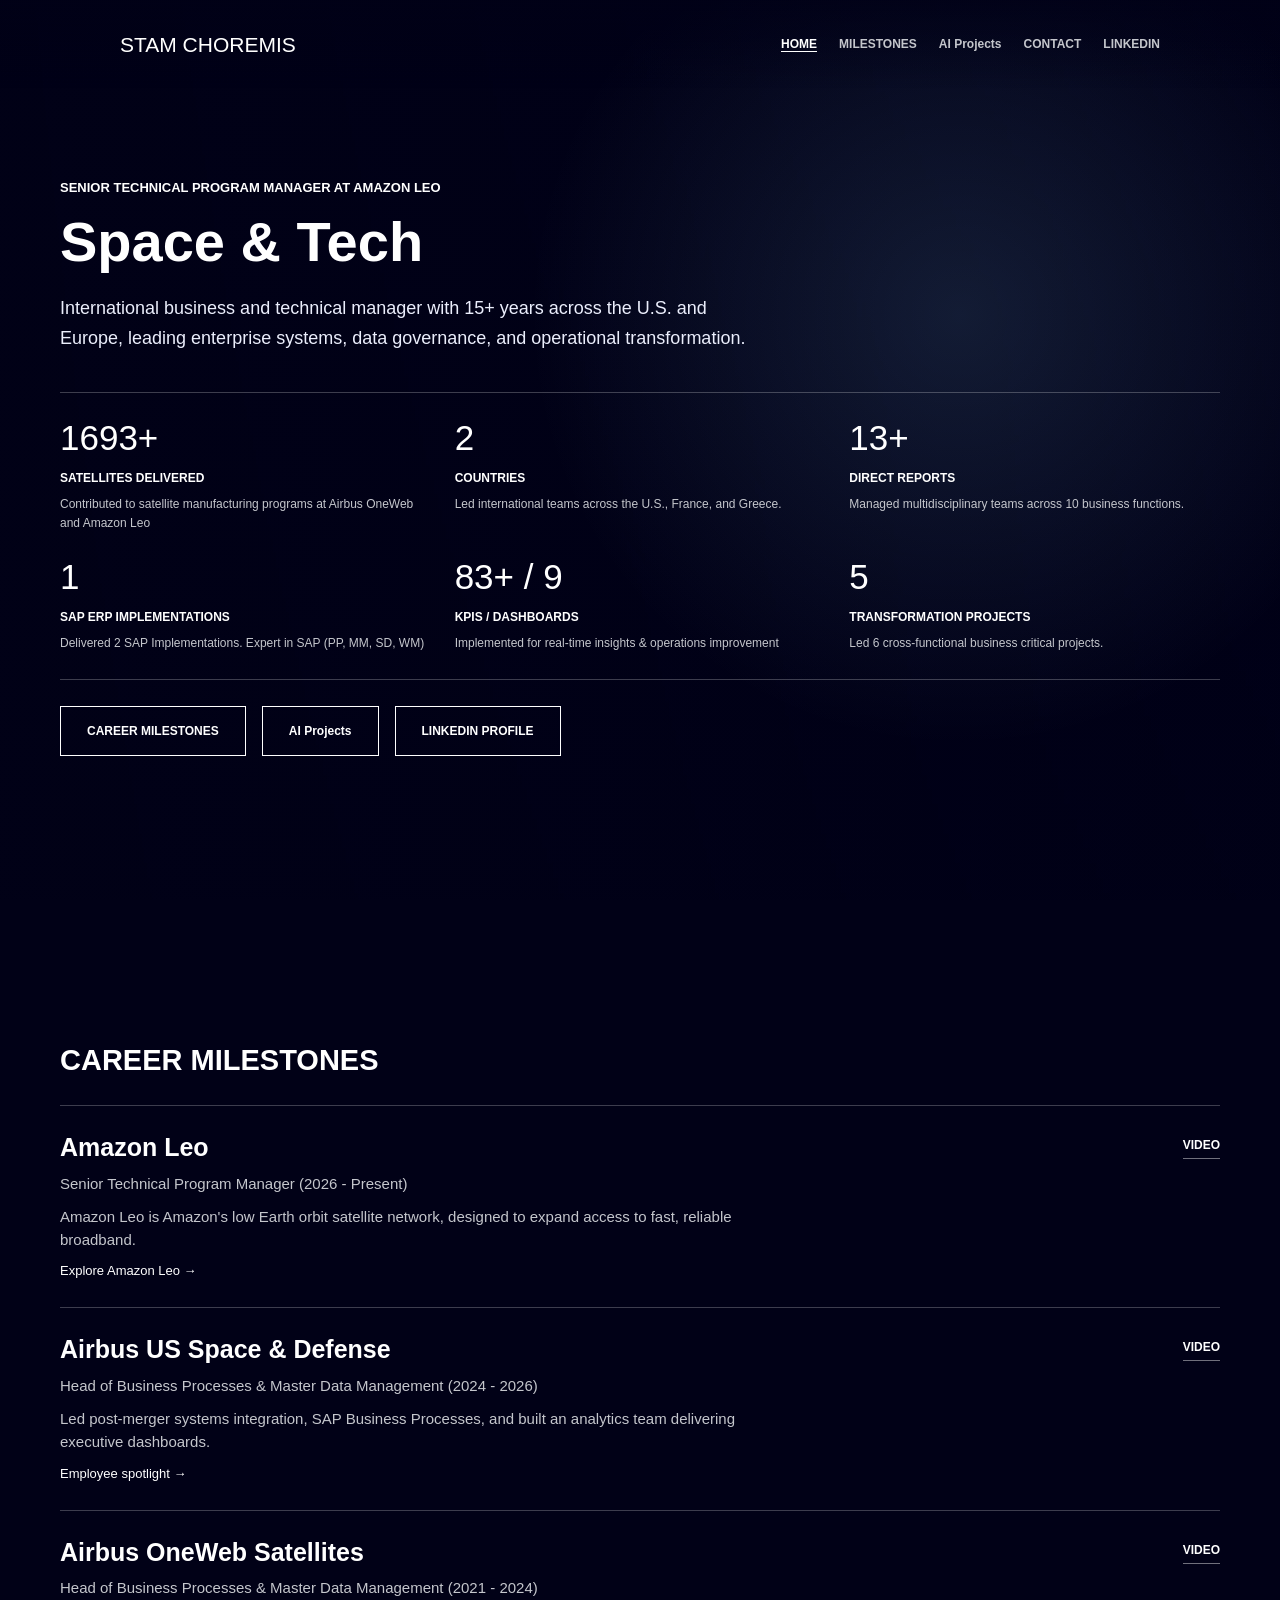
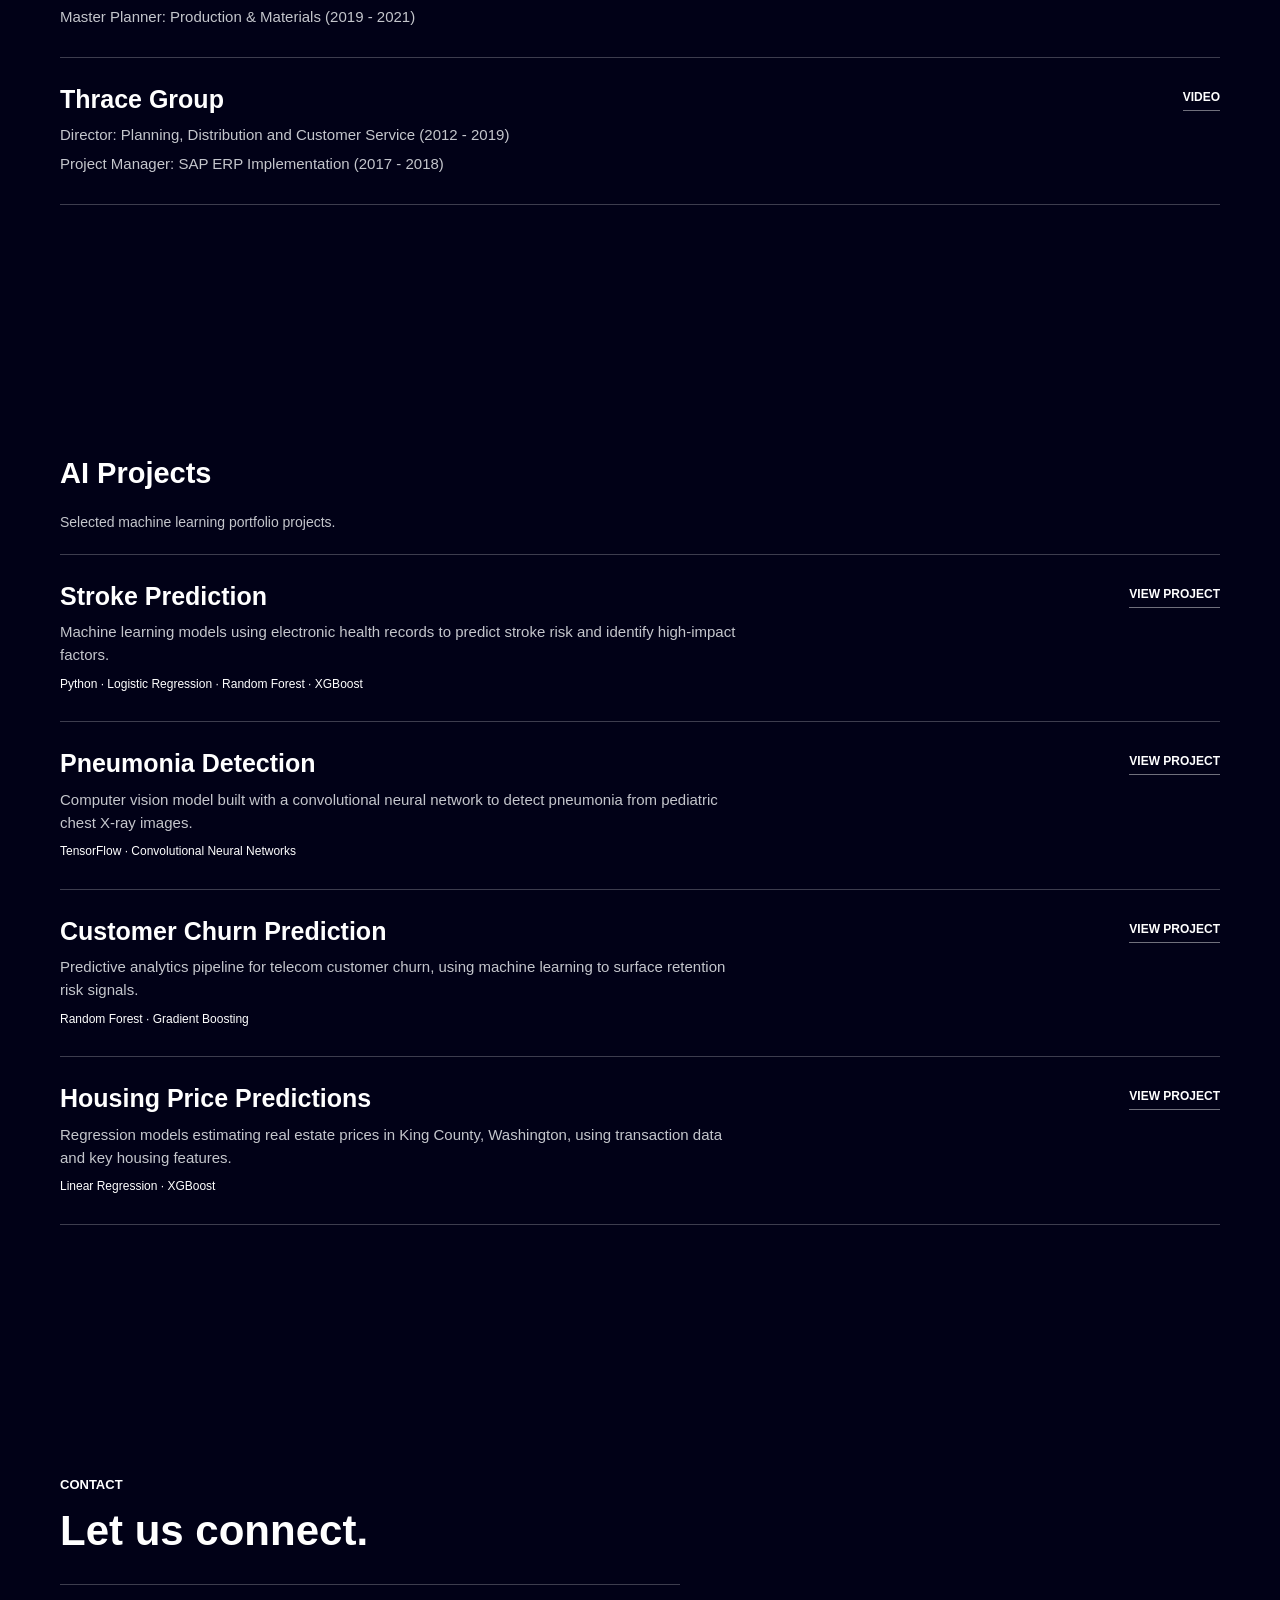
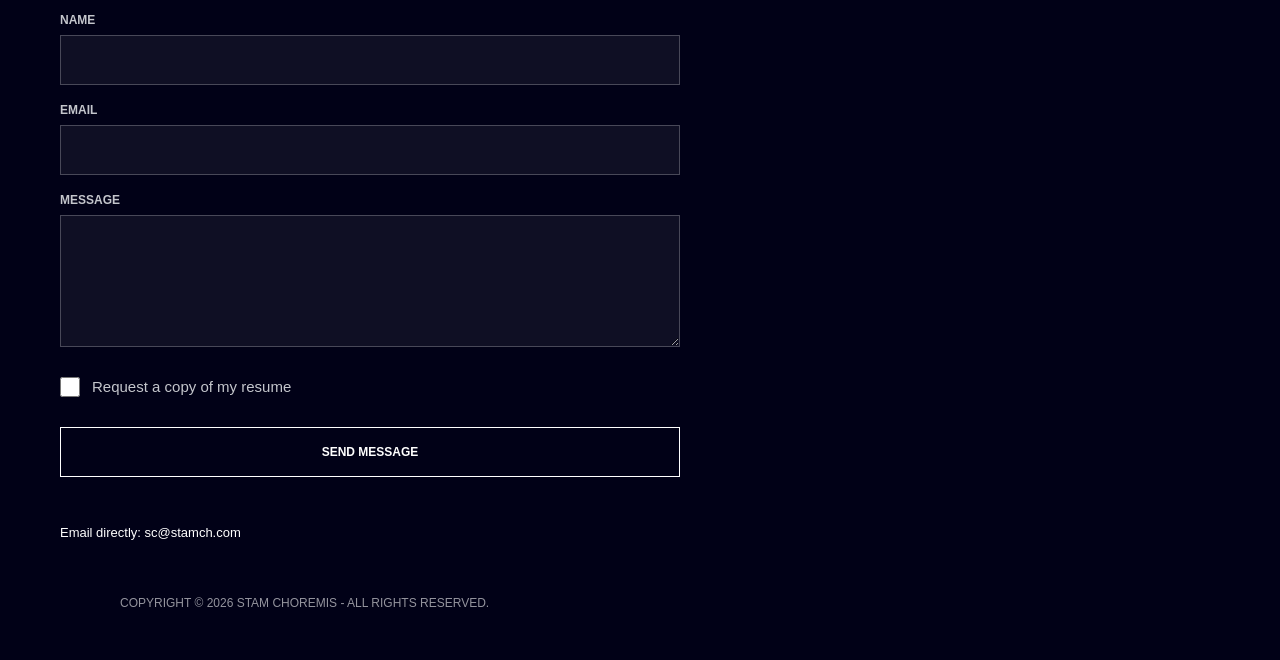
==== commit 5dfc4a97: "Render mobile globe background without native video overlay" ====
--- a/index.html
+++ b/index.html
@@ -93,8 +93,26 @@
         -webkit-appearance: none;
       }
 
-      .background-home video {
+      .background-home video,
+      .background-home canvas {
         filter: brightness(0.6) saturate(0.82) contrast(1.05);
+      }
+
+      .background-home canvas {
+        position: fixed;
+        inset: 0;
+        width: 100%;
+        height: 100%;
+        pointer-events: none;
+        transform: scale(1.025);
+        background: url("https://img1.wsimg.com/isteam/videos/jajB2l1") center / cover;
+      }
+
+      @media (hover: none) and (pointer: coarse) {
+        .background-home {
+          background: url("https://img1.wsimg.com/isteam/videos/jajB2l1") center / cover;
+        }
+        .background-home video {opacity: 0;}
       }
 
       .background-ai video {
@@ -729,6 +747,45 @@
       rocket.addEventListener("loadedmetadata", () => { rocket.playbackRate = 0.7; });
 
       const reducedMotion = window.matchMedia("(prefers-reduced-motion: reduce)");
+      // Render only the imagery on touch devices, not the native video UI.
+      if (window.matchMedia("(hover: none) and (pointer: coarse)").matches) {
+        const globe = backgrounds.home.querySelector("video");
+        const canvas = document.createElement("canvas");
+        const context = canvas.getContext("2d");
+        if (context) {
+          globe.after(canvas);
+          let frame = 0;
+          let previous = 0;
+          function drawGlobe(now) {
+            frame = 0;
+            if (document.hidden || reducedMotion.matches || globe.paused) return;
+            if (now - previous >= 1000 / 24 && globe.readyState >= 2 &&
+                Number(backgrounds.home.style.opacity || 1) > 0) {
+              previous = now;
+              const width = Math.round(window.innerWidth);
+              const height = Math.round(window.innerHeight);
+              if (canvas.width !== width || canvas.height !== height) {
+                canvas.width = width;
+                canvas.height = height;
+              }
+              const scale = Math.max(width / globe.videoWidth, height / globe.videoHeight);
+              const w = globe.videoWidth * scale;
+              const h = globe.videoHeight * scale;
+              context.drawImage(globe, (width - w) / 2, (height - h) / 2, w, h);
+            }
+            frame = requestAnimationFrame(drawGlobe);
+          }
+          function startGlobe() {
+            if (!frame && !document.hidden && !reducedMotion.matches) {
+              frame = requestAnimationFrame(drawGlobe);
+            }
+          }
+          globe.addEventListener("playing", startGlobe);
+          document.addEventListener("visibilitychange", startGlobe);
+          reducedMotion.addEventListener("change", startGlobe);
+          if (!reducedMotion.matches) globe.play().then(startGlobe).catch(() => {});
+        }
+      }
       const counters = Array.from(document.querySelectorAll(".proof strong"));
       if (!reducedMotion.matches && "IntersectionObserver" in window) {
         const observer = new IntersectionObserver((entries) => {
